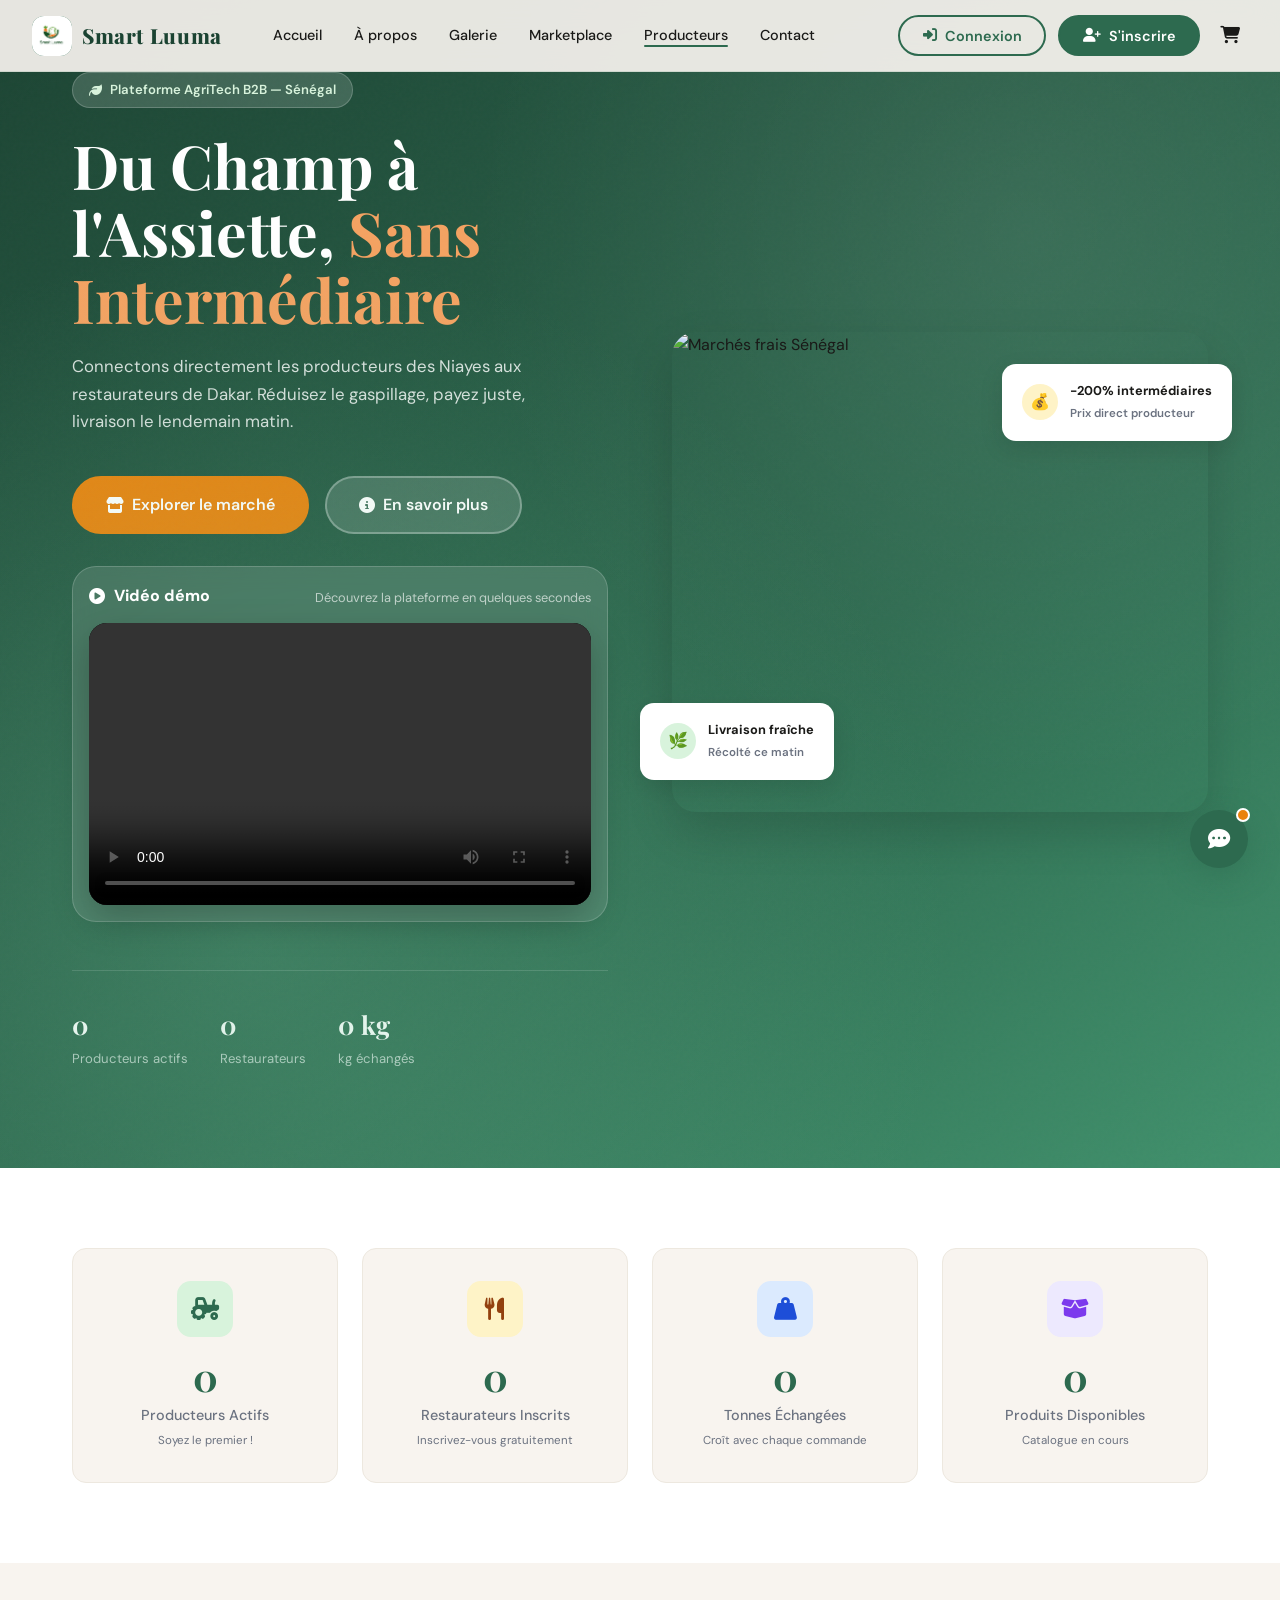
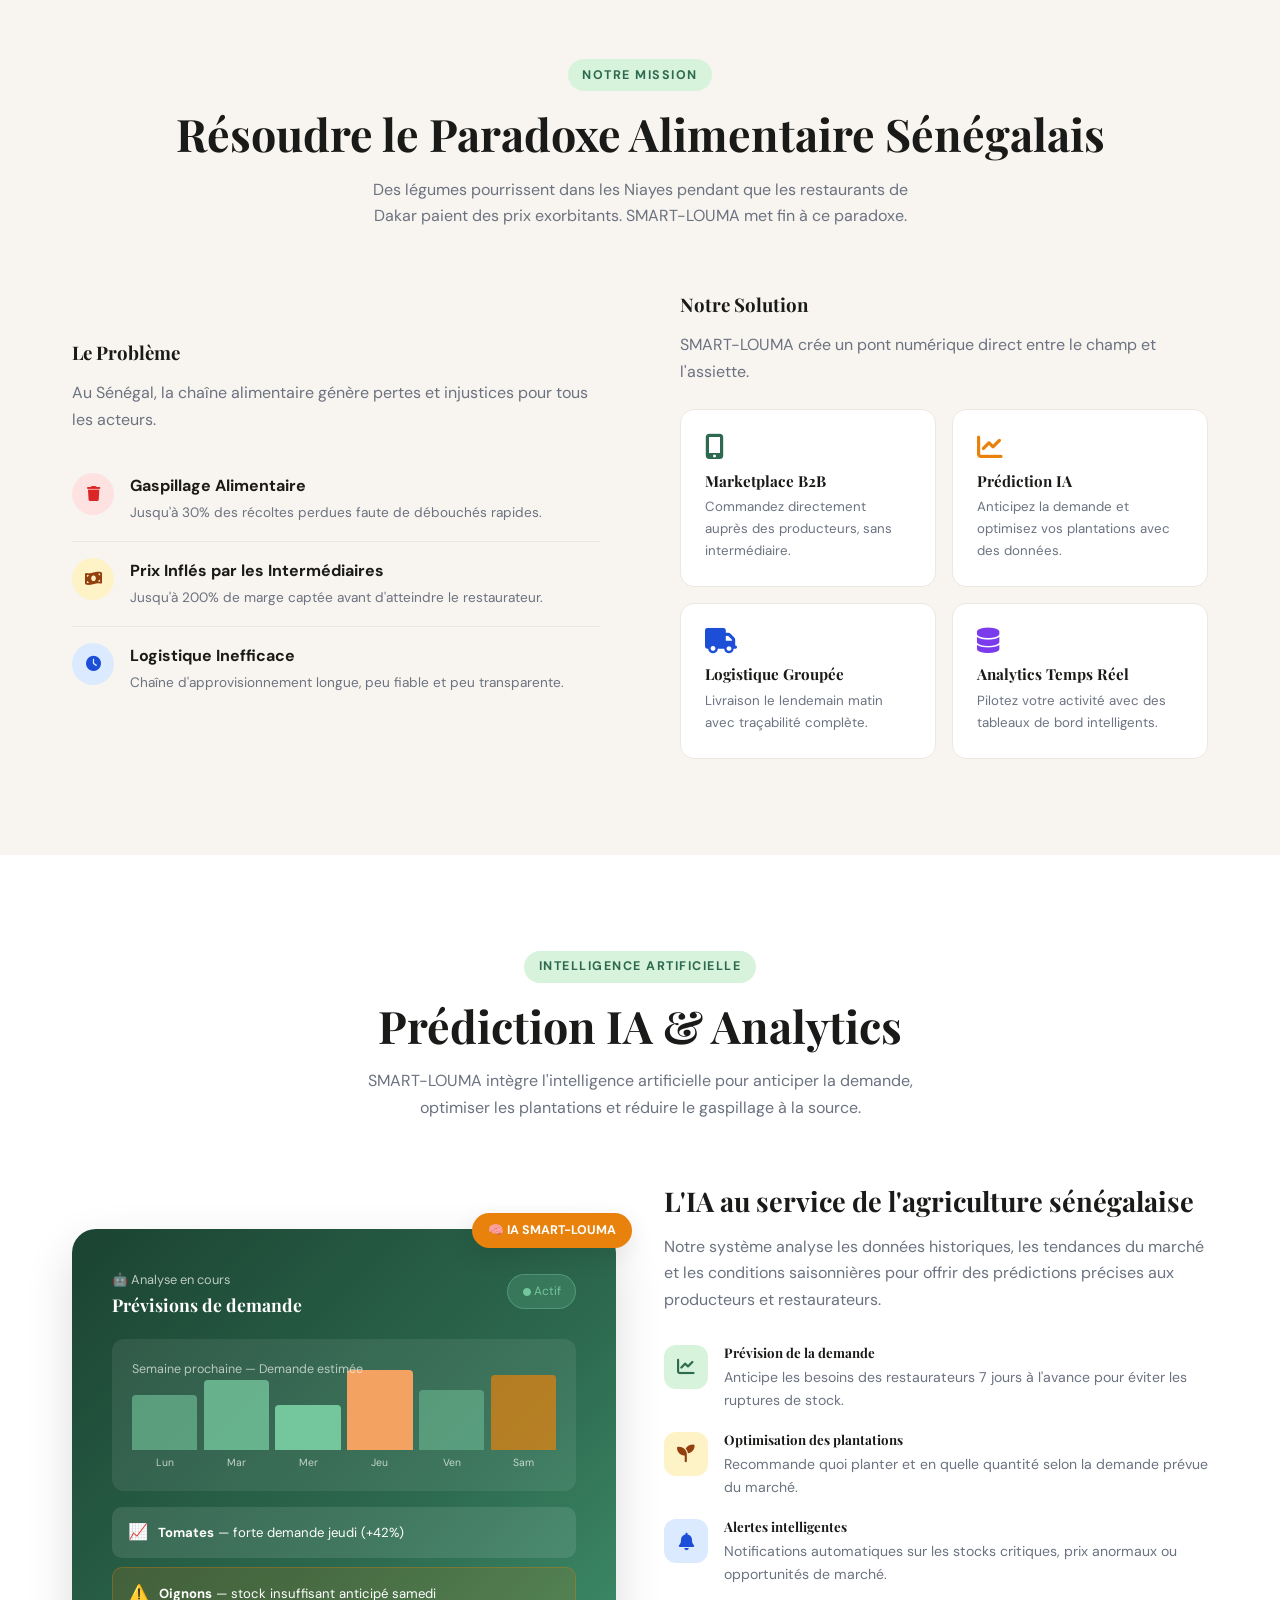
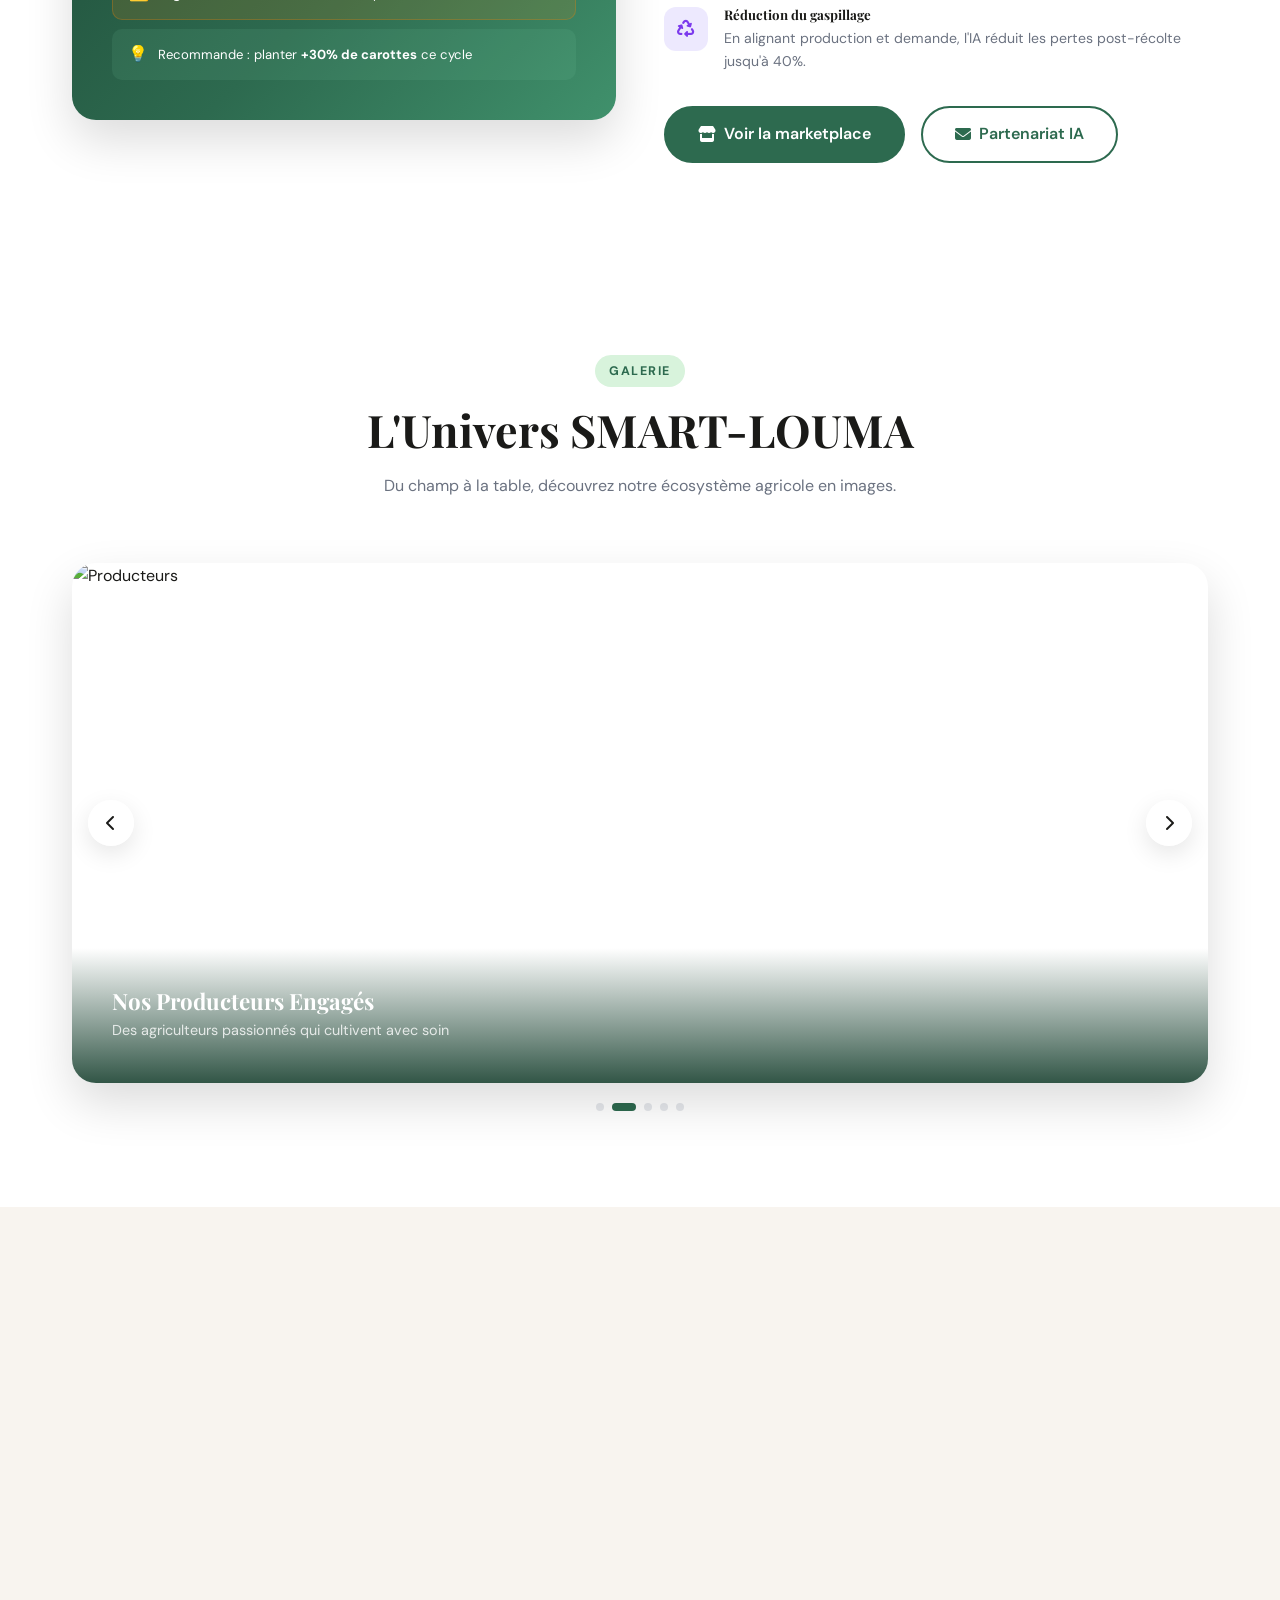
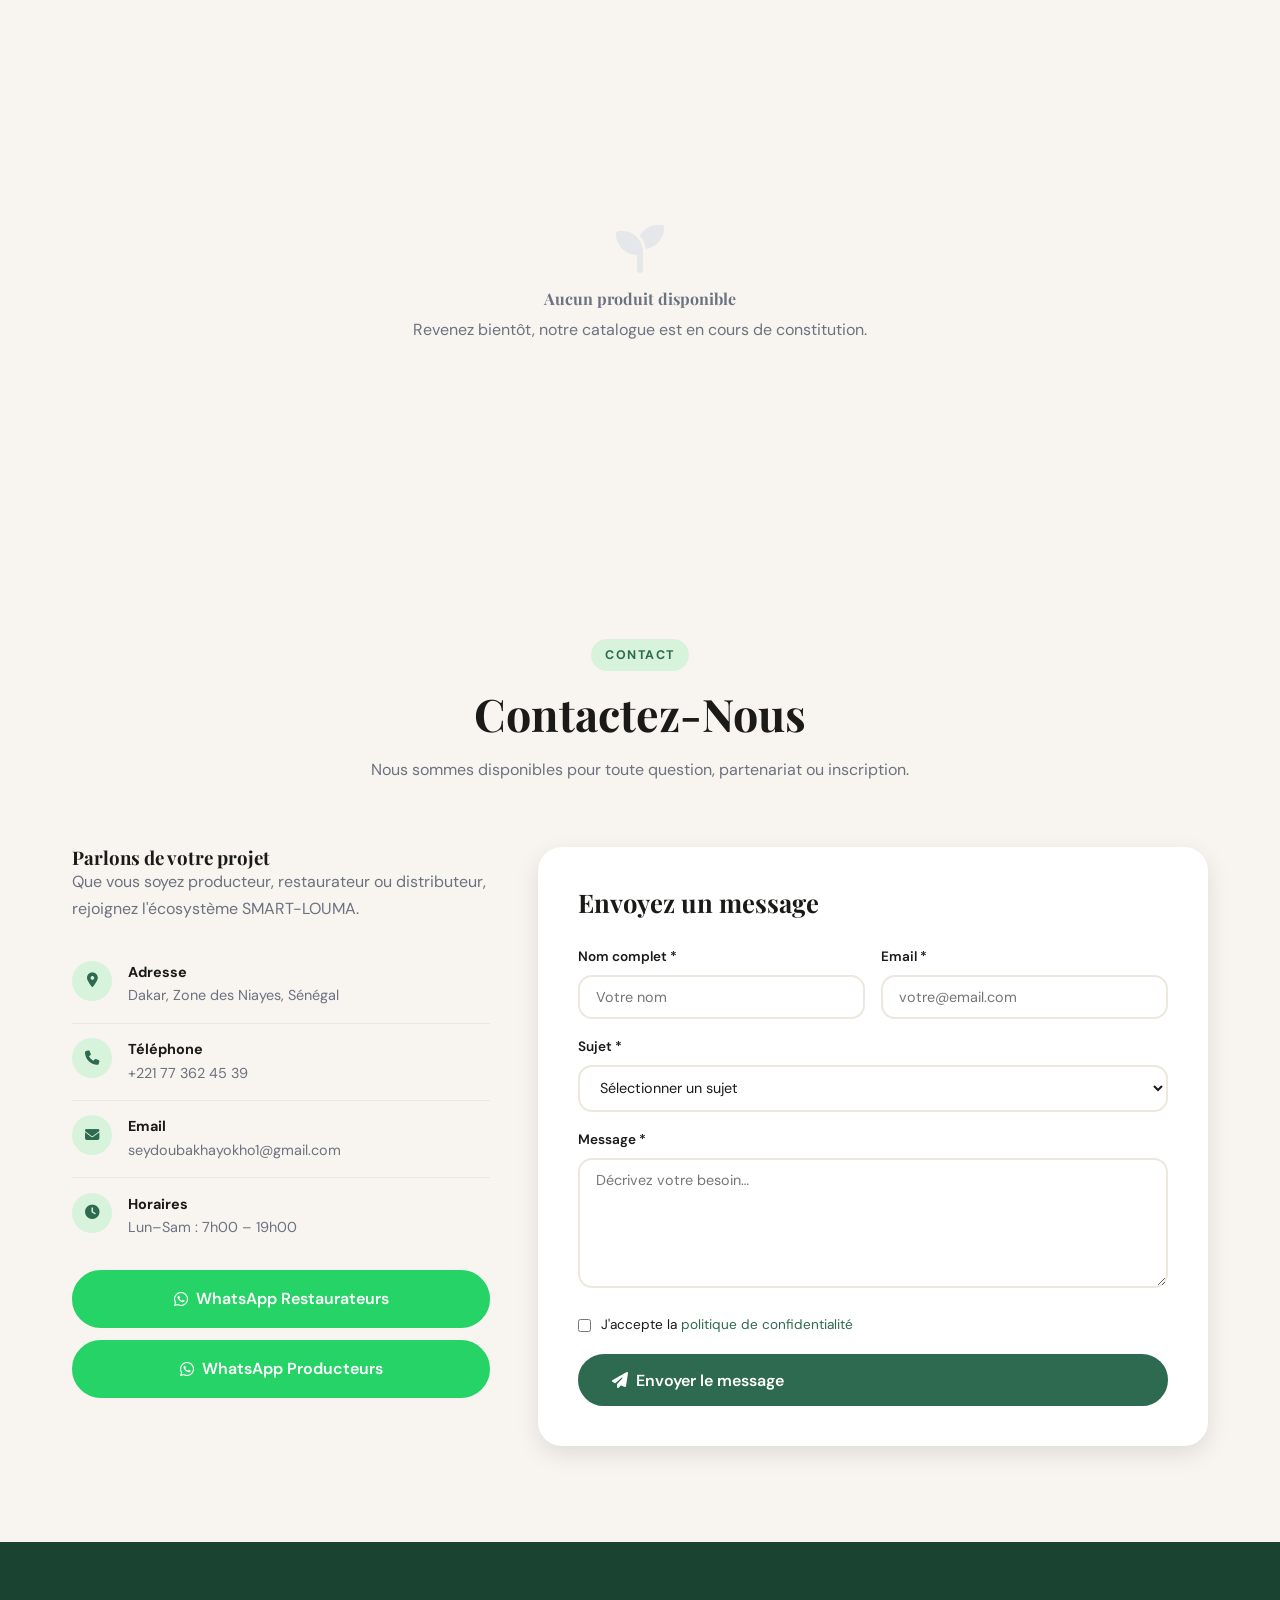
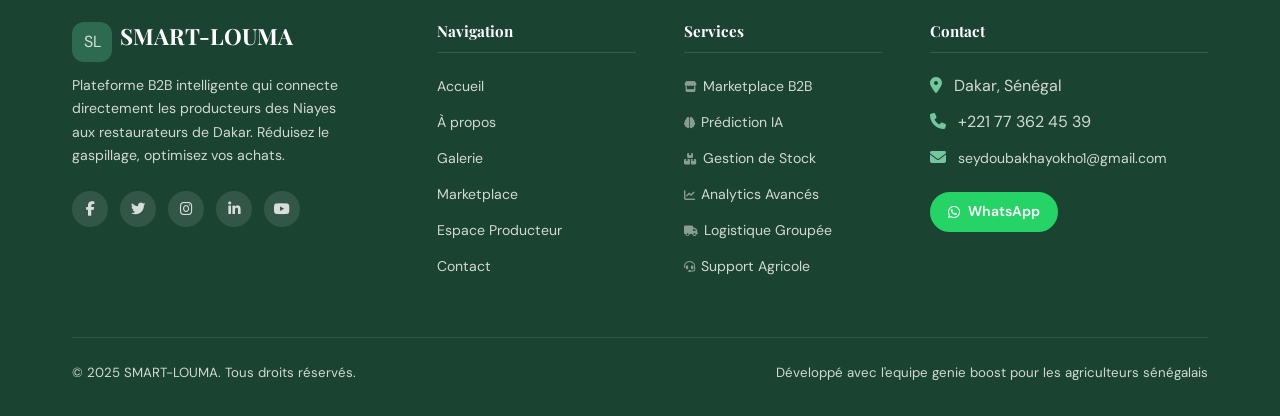
==== public/index.html @ 90cdc5fb "Initial backend Laravel Smartlouma" ====
<!DOCTYPE html>
<html lang="fr">
<head>
  <meta charset="UTF-8">
  <meta name="viewport" content="width=device-width, initial-scale=1.0">
  <title>SMART-LOUMA — Plateforme AgriTech B2B Sénégal</title>
  <meta name="description" content="Plateforme B2B intelligente connectant producteurs des Niayes et restaurateurs de Dakar. Commandez des légumes frais directement à la source.">

  <!-- Fonts -->
  <link rel="preconnect" href="https://fonts.googleapis.com">
  <link rel="preconnect" href="https://fonts.gstatic.com" crossorigin>
  <link href="https://fonts.googleapis.com/css2?family=Playfair+Display:wght@400;700;900&family=DM+Sans:wght@300;400;500;600;700&display=swap" rel="stylesheet">

  <!-- Font Awesome -->
  <link rel="stylesheet" href="https://cdnjs.cloudflare.com/ajax/libs/font-awesome/6.4.0/css/all.min.css">

  <!-- Swiper (pour galerie) -->
  <link rel="stylesheet" href="https://cdn.jsdelivr.net/npm/swiper@11/swiper-bundle.min.css">

  <!-- Chart.js -->
  <script src="https://cdn.jsdelivr.net/npm/chart.js"></script>

  <!-- Notre CSS -->
  <link rel="stylesheet" href="style.css">

  <!-- Styles slider custom -->
  <style>
    .slider-outer { position:relative; overflow:hidden; border-radius:24px; height:520px; box-shadow:var(--shadow-lg); }
    .slider-track { display:flex; height:100%; transition:transform .6s cubic-bezier(.4,0,.2,1); }
    .slide { flex:0 0 100%; position:relative; }
    .slide img { width:100%;height:100%;object-fit:cover; }
    .slide-caption { position:absolute;bottom:0;left:0;right:0;padding:2.5rem;background:linear-gradient(to top,rgba(27,67,50,.9) 0%,transparent 100%);color:#fff; }
    .slide-caption h4 { font-size:1.4rem;margin-bottom:.3rem; }
    .slide-caption p { opacity:.8;font-size:.9rem; }
    .slider-nav-btn { position:absolute;top:50%;transform:translateY(-50%);z-index:10;width:46px;height:46px;border-radius:50%;border:none;background:rgba(255,255,255,.9);color:var(--dark);font-size:1rem;cursor:pointer;display:flex;align-items:center;justify-content:center;box-shadow:var(--shadow);transition:var(--transition); }
    .slider-nav-btn:hover { background:var(--white);box-shadow:var(--shadow-lg); }
    #sliderPrev { left:1rem; }
    #sliderNext { right:1rem; }
    .slider-dots { display:flex;justify-content:center;gap:.5rem;margin-top:1.25rem; }
    .slider-dot { width:8px;height:8px;border-radius:50%;border:none;background:var(--gray-light);cursor:pointer;transition:var(--transition);padding:0; }
    .slider-dot.active { background:var(--green);width:24px;border-radius:4px; }
    @media(max-width:768px){ .slider-outer{height:300px;} }
  </style>
</head>
<body>

<!-- ===================== NAVBAR ===================== -->
<nav class="navbar" id="navbar">
  <a href="#home" class="nav-logo">
    <div class="logo-badge">
      <img src="assets/logo-smart-luuma.png" alt="Smart Luuma" class="logo-img">
    </div>
    <span class="logo-text">Smart Luuma</span>
  </a>

  <ul class="nav-links" id="navLinks">
    <li><a href="#home"        class="active">Accueil</a></li>
    <li><a href="#about">À propos</a></li>
    <li><a href="#gallery">Galerie</a></li>
    <li><a href="#marketplace">Marketplace</a></li>
    <li><a href="#producer" id="producerNavLink">Producteurs</a></li>
    <li><a href="#contact">Contact</a></li>
    <li><a href="admin.html" id="adminNavLink" style="display:none;color:var(--amber);font-weight:700"><i class="fas fa-cogs"></i> Admin</a></li>
  </ul>

  <div class="nav-actions">
    <div id="userInfo" style="display:none;align-items:center;gap:.5rem"></div>
    <button class="btn btn-outline" id="loginBtn">
      <i class="fas fa-sign-in-alt"></i> Connexion
    </button>
    <button class="btn btn-primary" id="registerBtn">
      <i class="fas fa-user-plus"></i> S'inscrire
    </button>
    <button class="btn-icon" id="cartBtn" style="position:relative">
      <i class="fas fa-shopping-cart"></i>
      <span class="cart-badge" id="cartBadge">0</span>
    </button>
    <button class="hamburger" id="hamburger" aria-label="Menu">
      <span></span><span></span><span></span>
    </button>
  </div>
</nav>

<div class="nav-overlay" id="navOverlay"></div>

<!-- ===================== HERO ===================== -->
<section class="hero" id="home">
  <div class="hero-bg-pattern"></div>
  <div class="hero-grain"></div>

  <div class="hero-container">
    <div class="hero-content" data-reveal>
      <div class="hero-tag">
        <i class="fas fa-leaf"></i> Plateforme AgriTech B2B — Sénégal
      </div>
      <h1>Du Champ à l'Assiette, <em>Sans Intermédiaire</em></h1>
      <p>Connectons directement les producteurs des Niayes aux restaurateurs de Dakar. Réduisez le gaspillage, payez juste, livraison le lendemain matin.</p>
      <div class="hero-actions">
        <a href="#marketplace" class="btn btn-amber btn-lg">
          <i class="fas fa-store"></i> Explorer le marché
        </a>
        <a href="#about" class="btn btn-lg" style="background:rgba(255,255,255,.15);color:#fff;border-color:rgba(255,255,255,.3)">
          <i class="fas fa-info-circle"></i> En savoir plus
        </a>
      </div>

      <div class="hero-demo" data-reveal data-reveal-delay="100">
        <div class="hero-demo-head">
          <div class="hero-demo-title">
            <i class="fas fa-play-circle"></i>
            <span>Vidéo démo</span>
          </div>
          <small>Découvrez la plateforme en quelques secondes</small>
        </div>
        <div class="hero-demo-player">
          <video controls playsinline preload="metadata">
            <source src="assettes/1220.mp4" type="video/mp4">
            Votre navigateur ne supporte pas la lecture vidéo.
          </video>
        </div>
      </div>
      <div class="hero-stats">
        <div class="hero-stat-item">
          <span id="heroProducers">0</span>
          <small>Producteurs actifs</small>
        </div>
        <div class="hero-stat-item">
          <span id="heroConsumers">0</span>
          <small>Restaurateurs</small>
        </div>
        <div class="hero-stat-item">
          <span id="heroTonnes">0</span>
          <small>kg échangés</small>
        </div>
      </div>
    </div>

    <div class="hero-visual" data-reveal data-reveal-delay="200">
      <div class="hero-img-wrapper">
        <img src="https://aps.sn/wp-content/uploads/2026/02/gombo.webp" alt="Marchés frais Sénégal">
      </div>
      <div class="hero-card-float left">
        <div class="icon-wrap" style="background:var(--green-pale);color:var(--green)">🌿</div>
        <div>
          <strong style="font-size:.8rem">Livraison fraîche</strong><br>
          <span style="font-size:.72rem;color:var(--gray)">Récolté ce matin</span>
        </div>
      </div>
      <div class="hero-card-float top">
        <div class="icon-wrap" style="background:#FEF3C7;color:#92400E">💰</div>
        <div>
          <strong style="font-size:.8rem">-200% intermédiaires</strong><br>
          <span style="font-size:.72rem;color:var(--gray)">Prix direct producteur</span>
        </div>
      </div>
    </div>
  </div>
</section>

<!-- ===================== STATS ===================== -->
<section class="stats-section">
  <div class="container">
    <div class="stats-grid">
      <div class="stat-card" data-reveal>
        <div class="stat-icon" style="background:var(--green-pale);color:var(--green)">
          <i class="fas fa-tractor"></i>
        </div>
        <h3 id="statProducers">0</h3>
        <p>Producteurs Actifs</p>
        <small style="color:var(--gray);font-size:.72rem;margin-top:.25rem;display:block" id="statProducersNote">Rejoignez-nous !</small>
      </div>
      <div class="stat-card" data-reveal data-reveal-delay="100">
        <div class="stat-icon" style="background:#FEF3C7;color:#92400E">
          <i class="fas fa-utensils"></i>
        </div>
        <h3 id="statConsumers">0</h3>
        <p>Restaurateurs Inscrits</p>
        <small style="color:var(--gray);font-size:.72rem;margin-top:.25rem;display:block" id="statConsumersNote">Inscrivez-vous gratuitement</small>
      </div>
      <div class="stat-card" data-reveal data-reveal-delay="200">
        <div class="stat-icon" style="background:#DBEAFE;color:var(--blue)">
          <i class="fas fa-weight-hanging"></i>
        </div>
        <h3 id="statTonnes">0</h3>
        <p>Tonnes Échangées</p>
        <small style="color:var(--gray);font-size:.72rem;margin-top:.25rem;display:block" id="statTonnesNote">Croît avec chaque commande</small>
      </div>
      <div class="stat-card" data-reveal data-reveal-delay="300">
        <div class="stat-icon" style="background:#EDE9FE;color:#7C3AED">
          <i class="fas fa-box-open"></i>
        </div>
        <h3 id="statProducts">0</h3>
        <p>Produits Disponibles</p>
        <small style="color:var(--gray);font-size:.72rem;margin-top:.25rem;display:block" id="statProductsNote">Catalogue en cours</small>
      </div>
    </div>
  </div>
</section>

<!-- ===================== À PROPOS ===================== -->
<section class="about-section" id="about">
  <div class="container">
    <div class="section-header" data-reveal>
      <span class="section-tag">Notre Mission</span>
      <h2>Résoudre le Paradoxe Alimentaire Sénégalais</h2>
      <p>Des légumes pourrissent dans les Niayes pendant que les restaurants de Dakar paient des prix exorbitants. SMART-LOUMA met fin à ce paradoxe.</p>
    </div>

    <div class="about-grid">
      <div data-reveal>
        <h3 class="mb-2">Le Problème</h3>
        <p style="color:var(--gray);margin-bottom:1rem">Au Sénégal, la chaîne alimentaire génère pertes et injustices pour tous les acteurs.</p>
        <ul class="problem-list">
          <li>
            <div class="prob-icon" style="background:#FEE2E2;color:var(--red)"><i class="fas fa-trash"></i></div>
            <div>
              <strong>Gaspillage Alimentaire</strong>
              <p style="font-size:.85rem;color:var(--gray);margin-top:.2rem">Jusqu'à 30% des récoltes perdues faute de débouchés rapides.</p>
            </div>
          </li>
          <li>
            <div class="prob-icon" style="background:#FEF3C7;color:#92400E"><i class="fas fa-money-bill-wave"></i></div>
            <div>
              <strong>Prix Inflés par les Intermédiaires</strong>
              <p style="font-size:.85rem;color:var(--gray);margin-top:.2rem">Jusqu'à 200% de marge captée avant d'atteindre le restaurateur.</p>
            </div>
          </li>
          <li>
            <div class="prob-icon" style="background:#DBEAFE;color:var(--blue)"><i class="fas fa-clock"></i></div>
            <div>
              <strong>Logistique Inefficace</strong>
              <p style="font-size:.85rem;color:var(--gray);margin-top:.2rem">Chaîne d'approvisionnement longue, peu fiable et peu transparente.</p>
            </div>
          </li>
        </ul>
      </div>

      <div data-reveal data-reveal-delay="200">
        <h3 class="mb-2">Notre Solution</h3>
        <p style="color:var(--gray);margin-bottom:1.5rem">SMART-LOUMA crée un pont numérique direct entre le champ et l'assiette.</p>
        <div class="solution-cards">
          <div class="sol-card">
            <i class="fas fa-mobile-alt" style="color:var(--green)"></i>
            <h5>Marketplace B2B</h5>
            <p>Commandez directement auprès des producteurs, sans intermédiaire.</p>
          </div>
          <div class="sol-card">
            <i class="fas fa-chart-line" style="color:var(--amber)"></i>
            <h5>Prédiction IA</h5>
            <p>Anticipez la demande et optimisez vos plantations avec des données.</p>
          </div>
          <div class="sol-card">
            <i class="fas fa-truck" style="color:var(--blue)"></i>
            <h5>Logistique Groupée</h5>
            <p>Livraison le lendemain matin avec traçabilité complète.</p>
          </div>
          <div class="sol-card">
            <i class="fas fa-database" style="color:#7C3AED"></i>
            <h5>Analytics Temps Réel</h5>
            <p>Pilotez votre activité avec des tableaux de bord intelligents.</p>
          </div>
        </div>
      </div>
    </div>
  </div>
</section>

<!-- ===================== PRÉDICTION IA ===================== -->
<section id="ia-prediction" style="padding:6rem 0;background:var(--white)">
  <div class="container">
    <div class="section-header" data-reveal>
      <span class="section-tag">Intelligence Artificielle</span>
      <h2>Prédiction IA & Analytics</h2>
      <p>SMART-LOUMA intègre l'intelligence artificielle pour anticiper la demande, optimiser les plantations et réduire le gaspillage à la source.</p>
    </div>

    <div style="display:grid;grid-template-columns:1fr 1fr;gap:3rem;align-items:center" data-reveal>

      <!-- Visuel IA animé -->
      <div style="position:relative">
        <div style="background:linear-gradient(135deg,var(--green-dark) 0%,var(--green) 60%,var(--green-mid) 100%);border-radius:24px;padding:2.5rem;color:#fff;box-shadow:var(--shadow-lg)">
          <div style="display:flex;justify-content:space-between;align-items:center;margin-bottom:1.5rem">
            <div>
              <p style="font-size:.8rem;opacity:.7;margin-bottom:.25rem">🤖 Analyse en cours</p>
              <h4 style="font-size:1.1rem">Prévisions de demande</h4>
            </div>
            <div style="background:rgba(116,198,157,.2);border:1px solid rgba(116,198,157,.4);padding:.4rem .9rem;border-radius:50px;font-size:.75rem;color:var(--green-light)">
              <i class="fas fa-circle" style="font-size:.5rem;animation:ping 1.5s infinite"></i> Actif
            </div>
          </div>

          <!-- Mini graphique simulé -->
          <div style="background:rgba(255,255,255,.08);border-radius:12px;padding:1.25rem;margin-bottom:1rem">
            <p style="font-size:.78rem;opacity:.65;margin-bottom:.75rem">Semaine prochaine — Demande estimée</p>
            <div style="display:flex;align-items:flex-end;gap:.4rem;height:80px">
              <div style="flex:1;display:flex;flex-direction:column;align-items:center;gap:.3rem">
                <div style="width:100%;background:rgba(116,198,157,.6);border-radius:4px 4px 0 0;height:55px"></div>
                <span style="font-size:.65rem;opacity:.7">Lun</span>
              </div>
              <div style="flex:1;display:flex;flex-direction:column;align-items:center;gap:.3rem">
                <div style="width:100%;background:rgba(116,198,157,.8);border-radius:4px 4px 0 0;height:70px"></div>
                <span style="font-size:.65rem;opacity:.7">Mar</span>
              </div>
              <div style="flex:1;display:flex;flex-direction:column;align-items:center;gap:.3rem">
                <div style="width:100%;background:var(--green-light);border-radius:4px 4px 0 0;height:45px"></div>
                <span style="font-size:.65rem;opacity:.7">Mer</span>
              </div>
              <div style="flex:1;display:flex;flex-direction:column;align-items:center;gap:.3rem">
                <div style="width:100%;background:var(--amber-light);border-radius:4px 4px 0 0;height:80px"></div>
                <span style="font-size:.65rem;opacity:.7">Jeu</span>
              </div>
              <div style="flex:1;display:flex;flex-direction:column;align-items:center;gap:.3rem">
                <div style="width:100%;background:rgba(116,198,157,.5);border-radius:4px 4px 0 0;height:60px"></div>
                <span style="font-size:.65rem;opacity:.7">Ven</span>
              </div>
              <div style="flex:1;display:flex;flex-direction:column;align-items:center;gap:.3rem">
                <div style="width:100%;background:rgba(233,130,12,.7);border-radius:4px 4px 0 0;height:75px"></div>
                <span style="font-size:.65rem;opacity:.7">Sam</span>
              </div>
            </div>
          </div>

          <!-- Alertes IA -->
          <div style="display:flex;flex-direction:column;gap:.6rem">
            <div style="background:rgba(255,255,255,.1);border-radius:10px;padding:.75rem 1rem;display:flex;align-items:center;gap:.6rem;font-size:.82rem">
              <span style="font-size:1rem">📈</span>
              <div><strong>Tomates</strong> — forte demande jeudi (+42%)</div>
            </div>
            <div style="background:rgba(233,130,12,.15);border:1px solid rgba(233,130,12,.3);border-radius:10px;padding:.75rem 1rem;display:flex;align-items:center;gap:.6rem;font-size:.82rem">
              <span style="font-size:1rem">⚠️</span>
              <div><strong>Oignons</strong> — stock insuffisant anticipé samedi</div>
            </div>
            <div style="background:rgba(116,198,157,.12);border-radius:10px;padding:.75rem 1rem;display:flex;align-items:center;gap:.6rem;font-size:.82rem">
              <span style="font-size:1rem">💡</span>
              <div>Recommande : planter <strong>+30% de carottes</strong> ce cycle</div>
            </div>
          </div>
        </div>

        <!-- Badge flottant -->
        <div style="position:absolute;top:-1rem;right:-1rem;background:var(--amber);color:#fff;border-radius:50px;padding:.45rem 1rem;font-size:.78rem;font-weight:700;box-shadow:var(--shadow)">
          🧠 IA SMART-LOUMA
        </div>
      </div>

      <!-- Contenu texte -->
      <div>
        <h3 style="font-size:1.7rem;margin-bottom:1rem">L'IA au service de l'agriculture sénégalaise</h3>
        <p style="color:var(--gray);margin-bottom:2rem">Notre système analyse les données historiques, les tendances du marché et les conditions saisonnières pour offrir des prédictions précises aux producteurs et restaurateurs.</p>

        <div style="display:flex;flex-direction:column;gap:1.25rem">
          <div style="display:flex;gap:1rem;align-items:flex-start">
            <div style="width:44px;height:44px;border-radius:12px;background:var(--green-pale);color:var(--green);display:flex;align-items:center;justify-content:center;flex-shrink:0;font-size:1.1rem">
              <i class="fas fa-chart-line"></i>
            </div>
            <div>
              <h5 style="margin-bottom:.3rem">Prévision de la demande</h5>
              <p style="color:var(--gray);font-size:.88rem">Anticipe les besoins des restaurateurs 7 jours à l'avance pour éviter les ruptures de stock.</p>
            </div>
          </div>
          <div style="display:flex;gap:1rem;align-items:flex-start">
            <div style="width:44px;height:44px;border-radius:12px;background:#FEF3C7;color:#92400E;display:flex;align-items:center;justify-content:center;flex-shrink:0;font-size:1.1rem">
              <i class="fas fa-seedling"></i>
            </div>
            <div>
              <h5 style="margin-bottom:.3rem">Optimisation des plantations</h5>
              <p style="color:var(--gray);font-size:.88rem">Recommande quoi planter et en quelle quantité selon la demande prévue du marché.</p>
            </div>
          </div>
          <div style="display:flex;gap:1rem;align-items:flex-start">
            <div style="width:44px;height:44px;border-radius:12px;background:#DBEAFE;color:var(--blue);display:flex;align-items:center;justify-content:center;flex-shrink:0;font-size:1.1rem">
              <i class="fas fa-bell"></i>
            </div>
            <div>
              <h5 style="margin-bottom:.3rem">Alertes intelligentes</h5>
              <p style="color:var(--gray);font-size:.88rem">Notifications automatiques sur les stocks critiques, prix anormaux ou opportunités de marché.</p>
            </div>
          </div>
          <div style="display:flex;gap:1rem;align-items:flex-start">
            <div style="width:44px;height:44px;border-radius:12px;background:#EDE9FE;color:#7C3AED;display:flex;align-items:center;justify-content:center;flex-shrink:0;font-size:1.1rem">
              <i class="fas fa-recycle"></i>
            </div>
            <div>
              <h5 style="margin-bottom:.3rem">Réduction du gaspillage</h5>
              <p style="color:var(--gray);font-size:.88rem">En alignant production et demande, l'IA réduit les pertes post-récolte jusqu'à 40%.</p>
            </div>
          </div>
        </div>

        <div style="margin-top:2rem;display:flex;gap:1rem;flex-wrap:wrap">
          <a href="#marketplace" class="btn btn-primary btn-lg">
            <i class="fas fa-store"></i> Voir la marketplace
          </a>
          <a href="#contact" class="btn btn-outline btn-lg">
            <i class="fas fa-envelope"></i> Partenariat IA
          </a>
        </div>
      </div>
    </div>
  </div>
</section>

<!-- ===================== GALERIE ===================== -->
<section class="gallery-section" id="gallery">
  <div class="container">
    <div class="section-header" data-reveal>
      <span class="section-tag">Galerie</span>
      <h2>L'Univers SMART-LOUMA</h2>
      <p>Du champ à la table, découvrez notre écosystème agricole en images.</p>
    </div>

    <div data-reveal data-reveal-delay="100">
      <div class="slider-outer">
        <button class="slider-nav-btn" id="sliderPrev"><i class="fas fa-chevron-left"></i></button>
        <div class="slider-track">
          <div class="slide">
            <img src="https://images.unsplash.com/photo-1597362925123-77861d3fbac7?auto=format&fit=crop&w=1400&q=80" alt="Légumes frais">
            <div class="slide-caption"><h4>Légumes Frais des Niayes</h4><p>Récoltés le matin même pour une fraîcheur maximale</p></div>
          </div>
          <div class="slide">
            <img src="https://images.unsplash.com/photo-1625246333195-78d9c38ad449?auto=format&fit=crop&w=1400&q=80" alt="Producteurs">
            <div class="slide-caption"><h4>Nos Producteurs Engagés</h4><p>Des agriculteurs passionnés qui cultivent avec soin</p></div>
          </div>
          <div class="slide">
            <img src="https://images.unsplash.com/photo-1542838132-92c53300491e?auto=format&fit=crop&w=1400&q=80" alt="Marché">
            <div class="slide-caption"><h4>Marché Digital Dynamique</h4><p>Notre plateforme réinvente le marché traditionnel</p></div>
          </div>
          <div class="slide">
            <img src="https://images.unsplash.com/photo-1414235077428-338989a2e8c0?auto=format&fit=crop&w=1400&q=80" alt="Restaurants">
            <div class="slide-caption"><h4>Restaurants Partenaires</h4><p>Des chefs qui valorisent les produits locaux et frais</p></div>
          </div>
          <div class="slide">
            <img src="https://images.unsplash.com/photo-1579113800032-c38bd7635818?auto=format&fit=crop&w=1400&q=80" alt="Livraison">
            <div class="slide-caption"><h4>Livraison Express</h4><p>Service fiable pour une fraîcheur garantie chaque matin</p></div>
          </div>
        </div>
        <button class="slider-nav-btn" id="sliderNext"><i class="fas fa-chevron-right"></i></button>
      </div>
      <div class="slider-dots" id="sliderDots"></div>
    </div>
  </div>
</section>

<!-- ===================== MARKETPLACE ===================== -->
<section class="marketplace-section" id="marketplace">
  <div class="container">
    <div class="section-header" data-reveal>
      <span class="section-tag">Marketplace B2B</span>
      <h2>Commandez Directement Chez le Producteur</h2>
      <p>Des légumes et fruits frais, livrés le lendemain matin à votre restaurant.</p>
    </div>

    <!-- Filtres -->
    <div class="filters-bar" data-reveal>
      <div class="search-wrap">
        <i class="fas fa-search"></i>
        <input type="text" id="searchInput" placeholder="Rechercher un produit, producteur…">
      </div>
      <select class="filter-select" id="zoneFilter">
        <option value="">Toutes les zones</option>
        <option value="Niayes">Zone Niayes</option>
        <option value="Dakar">Dakar</option>
        <option value="Thiès">Thiès</option>
        <option value="Saint-Louis">Saint-Louis</option>
        <option value="Kaolack">Kaolack</option>
      </select>
      <select class="filter-select" id="categoryFilter">
        <option value="">Toutes catégories</option>
        <option value="Légumes">Légumes</option>
        <option value="Fruits">Fruits</option>
        <option value="Tubercules">Tubercules</option>
        <option value="Herbes">Herbes</option>
      </select>
    </div>

    <!-- Filtres par lettre -->
    <div class="letter-filters" id="letterFilters" data-reveal></div>

    <!-- Grille produits -->
    <div class="products-grid" id="productsGrid"></div>

    <!-- Pagination -->
    <div class="pagination" id="pagination"></div>
  </div>
</section>

<!-- ===================== ESPACE PRODUCTEUR (réservé) ===================== -->
<section class="producer-section" id="producer" style="display:none">
  <div class="container">
    <div class="section-header" data-reveal>
      <span class="section-tag">Espace Producteur</span>
      <h2>Gérez Votre Activité Agricole</h2>
      <p>Espace réservé aux producteurs approuvés et à l'administrateur.</p>
    </div>

    <!-- KPIs -->
    <div class="kpi-row" data-reveal>
      <div class="kpi-card">
        <h3 id="kpiCount">0</h3>
        <p>Produits en catalogue</p>
      </div>
      <div class="kpi-card amber">
        <h3 id="kpiQty">0 kg</h3>
        <p>Stock total disponible</p>
      </div>
      <div class="kpi-card blue">
        <h3 id="kpiVal">0 F</h3>
        <p>Valeur estimée du stock</p>
      </div>
    </div>

    <div class="producer-grid">
      <!-- Graphique + stats -->
      <div data-reveal>
        <div class="dashboard-card">
          <h4><i class="fas fa-chart-bar" style="color:var(--green);margin-right:.5rem"></i>Tableau de Bord — Ventes</h4>
          <canvas id="salesChart" style="max-height:260px"></canvas>
          <p id="chartNote" style="text-align:center;font-size:.8rem;color:var(--gray);margin-top:.75rem;padding:.75rem;background:var(--cream);border-radius:var(--radius)"></p>
        </div>

        <!-- Notifications dynamiques -->
        <div class="dashboard-card" style="margin-top:1.5rem">
          <h4><i class="fas fa-bell" style="color:var(--amber);margin-right:.5rem"></i>Activité & Alertes</h4>
          <ul class="notif-list" id="producerNotifs">
            <li class="notif-item">
              <div class="notif-dot" style="background:var(--green)"></div>
              <span><strong>Bienvenue !</strong> Ajoutez vos premiers produits pour qu'ils apparaissent dans la marketplace.</span>
            </li>
            <li class="notif-item">
              <div class="notif-dot" style="background:var(--blue)"></div>
              <span>Chaque produit ajouté est immédiatement visible pour les restaurateurs de Dakar.</span>
            </li>
            <li class="notif-item">
              <div class="notif-dot" style="background:var(--amber)"></div>
              <span>Limite : 50 kg maximum par produit pour équilibrer l'offre sur le marché.</span>
            </li>
          </ul>
        </div>
      </div>

      <!-- CRUD Produits -->
      <div data-reveal data-reveal-delay="200">
        <!-- Formulaire ajout -->
        <div class="dashboard-card" style="margin-bottom:1.5rem">
          <h4><i class="fas fa-plus-circle" style="color:var(--green);margin-right:.5rem"></i>Ajouter un Produit</h4>
          <form id="addProductForm">
            <div class="form-row">
              <div class="form-group">
                <label class="form-label">Nom du produit *</label>
                <input type="text" class="form-control" id="pName" name="name" placeholder="Ex: Carottes, Tomates…" required>
              </div>
              <div class="form-group">
                <label class="form-label">Catégorie *</label>
                <select class="form-select" id="pCategory" name="category" required>
                  <option value="">Choisir…</option>
                  <option value="Légumes">Légumes</option>
                  <option value="Fruits">Fruits</option>
                  <option value="Tubercules">Tubercules</option>
                  <option value="Herbes">Herbes aromatiques</option>
                  <option value="Épices">Épices</option>
                </select>
              </div>
            </div>
            <div class="form-row">
              <div class="form-group">
                <label class="form-label">Quantité (kg, max 50) *</label>
                <input type="number" class="form-control" id="pQty" name="qty" min="1" max="50" required>
                <p class="form-hint">50 kg max pour équilibrer le marché</p>
              </div>
              <div class="form-group">
                <label class="form-label">Prix / kg (FCFA) *</label>
                <input type="number" class="form-control" id="pPrice" name="price" min="100" required>
              </div>
            </div>
            <div class="form-row">
              <div class="form-group">
                <label class="form-label">Zone de production *</label>
                <select class="form-select" id="pZone" name="zone" required>
                  <option value="Niayes">Zone des Niayes</option>
                  <option value="Dakar">Dakar</option>
                  <option value="Thiès">Thiès</option>
                  <option value="Saint-Louis">Saint-Louis</option>
                  <option value="Kaolack">Kaolack</option>
                </select>
              </div>
              <div class="form-group">
                <label class="form-label">Date de récolte *</label>
                <input type="date" class="form-control" id="pHarvest" name="harvest" required>
              </div>
            </div>
            <div class="form-group">
              <label class="form-label">Description (optionnelle)</label>
              <textarea class="form-textarea" id="pDesc" name="desc" placeholder="Décrivez votre produit, méthode de culture, qualité…"></textarea>
            </div>
            <!-- Upload photo -->
            <div class="form-group">
              <label class="form-label">Photo du produit (optionnelle)</label>
              <input type="file" class="form-control" id="pImageFile" name="image" accept="image/*" onchange="previewProductImage(this)">
              <p class="form-hint">Si vide, une photo sera choisie automatiquement selon le nom du produit</p>
              <img id="pImagePreview" src="" alt="Aperçu" style="display:none;width:100%;height:140px;object-fit:cover;border-radius:var(--radius);margin-top:.5rem">
            </div>
            <button type="submit" class="btn btn-primary w-full">
              <i class="fas fa-plus-circle"></i> Ajouter au catalogue
            </button>
          </form>
        </div>

        <!-- Table produits -->
        <div class="dashboard-card">
          <div style="display:flex;justify-content:space-between;align-items:center;margin-bottom:1.25rem">
            <h4 style="margin:0">Mes Produits en Stock</h4>
            <span style="background:var(--green-pale);color:var(--green);font-size:.78rem;font-weight:700;padding:.3rem .8rem;border-radius:50px" id="producerCount">0 produit</span>
          </div>
          <div class="producer-table-wrap">
            <table class="producer-table">
              <thead>
                <tr>
                  <th>Photo</th><th>Nom</th><th>Catégorie</th><th>Qté</th><th>Prix</th><th>Zone</th><th>Disponible</th><th>Actions</th>
                </tr>
              </thead>
              <tbody id="producerTableBody"></tbody>
            </table>
          </div>
        </div>
      </div>
    </div>
  </div>
</section>

<!-- ===================== CONTACT ===================== -->
<section class="contact-section" id="contact">
  <div class="container">
    <div class="section-header" data-reveal>
      <span class="section-tag">Contact</span>
      <h2>Contactez-Nous</h2>
      <p>Nous sommes disponibles pour toute question, partenariat ou inscription.</p>
    </div>

    <div class="contact-grid">
      <!-- Infos -->
      <div data-reveal>
        <h3>Parlons de votre projet</h3>
        <p style="color:var(--gray);margin-bottom:1.5rem">Que vous soyez producteur, restaurateur ou distributeur, rejoignez l'écosystème SMART-LOUMA.</p>

        <ul class="contact-info-list">
          <li>
            <div class="ci-icon"><i class="fas fa-map-marker-alt"></i></div>
            <div><strong>Adresse</strong><br><span style="color:var(--gray);font-size:.9rem">Dakar, Zone des Niayes, Sénégal</span></div>
          </li>
          <li>
            <div class="ci-icon"><i class="fas fa-phone"></i></div>
            <div><strong>Téléphone</strong><br><span style="color:var(--gray);font-size:.9rem">+221 77 362 45 39</span></div>
          </li>
          <li>
            <div class="ci-icon"><i class="fas fa-envelope"></i></div>
            <div><strong>Email</strong><br><span style="color:var(--gray);font-size:.9rem"><a href="/cdn-cgi/l/email-protection" class="__cf_email__" data-cfemail="75161a1b0114160135061814070158191a0018145b061b">seydoubakhayokho1@gmail.com</a></span></div>
          </li>
          <li>
            <div class="ci-icon"><i class="fas fa-clock"></i></div>
            <div><strong>Horaires</strong><br><span style="color:var(--gray);font-size:.9rem">Lun–Sam : 7h00 – 19h00</span></div>
          </li>
        </ul>

        <div class="whatsapp-btns mt-2">
          <a href="https://wa.me/221773624539?text=Bonjour,%20je%20suis%20restaurateur%20et%20je%20veux%20commander" class="btn btn-wa btn-lg" target="_blank" rel="noopener">
            <i class="fab fa-whatsapp"></i> WhatsApp Restaurateurs
          </a>
          <a href="https://wa.me/221773624539?text=Bonjour,%20je%20suis%20producteur%20et%20veux%20vendre" class="btn btn-wa btn-lg" target="_blank" rel="noopener">
            <i class="fab fa-whatsapp"></i> WhatsApp Producteurs
          </a>
        </div>
      </div>

      <!-- Formulaire -->
      <div data-reveal data-reveal-delay="200">
        <div class="contact-form-card">
          <h3>Envoyez un message</h3>
          <form id="contactForm">
            <div class="form-row">
              <div class="form-group">
                <label class="form-label">Nom complet *</label>
                <input type="text" class="form-control" name="name" placeholder="Votre nom" required>
              </div>
              <div class="form-group">
                <label class="form-label">Email *</label>
                <input type="email" class="form-control" name="email" placeholder="votre@email.com" required>
              </div>
            </div>
            <div class="form-group">
              <label class="form-label">Sujet *</label>
              <select class="form-select" name="subject" required>
                <option value="">Sélectionner un sujet</option>
                <option>Devenir restaurateur partenaire</option>
                <option>Devenir producteur partenaire</option>
                <option>Support technique</option>
                <option>Partenariat / Investissement</option>
                <option>Autre</option>
              </select>
            </div>
            <div class="form-group">
              <label class="form-label">Message *</label>
              <textarea class="form-textarea" name="message" placeholder="Décrivez votre besoin…" style="min-height:130px" required></textarea>
            </div>
            <div class="form-group checkbox-row">
              <input type="checkbox" id="acceptPolicy" required>
              <label for="acceptPolicy">J'accepte la <a href="#" style="color:var(--green)">politique de confidentialité</a></label>
            </div>
            <button type="submit" class="btn btn-primary btn-lg w-full">
              <i class="fas fa-paper-plane"></i> Envoyer le message
            </button>
          </form>
        </div>
      </div>
    </div>
  </div>
</section>

<!-- ===================== FOOTER ===================== -->
<footer class="footer">
  <div class="container">
    <div class="footer-grid">
      <div class="footer-brand">
        <div style="display:flex;align-items:center;gap:.5rem;margin-bottom:.75rem">
          <div class="logo-badge">SL</div>
          <h3>SMART-LOUMA</h3>
        </div>
        <p>Plateforme B2B intelligente qui connecte directement les producteurs des Niayes aux restaurateurs de Dakar. Réduisez le gaspillage, optimisez vos achats.</p>
        <div class="social-links">
          <a href="#" aria-label="Facebook"><i class="fab fa-facebook-f"></i></a>
          <a href="#" aria-label="Twitter"><i class="fab fa-twitter"></i></a>
          <a href="#" aria-label="Instagram"><i class="fab fa-instagram"></i></a>
          <a href="#" aria-label="LinkedIn"><i class="fab fa-linkedin-in"></i></a>
          <a href="#" aria-label="YouTube"><i class="fab fa-youtube"></i></a>
        </div>
      </div>

      <div class="footer-col">
        <h5>Navigation</h5>
        <ul class="footer-links">
          <li><a href="#home">Accueil</a></li>
          <li><a href="#about">À propos</a></li>
          <li><a href="#gallery">Galerie</a></li>
          <li><a href="#marketplace">Marketplace</a></li>
          <li><a href="#producer">Espace Producteur</a></li>
          <li><a href="#contact">Contact</a></li>
        </ul>
      </div>

      <div class="footer-col">
        <h5>Services</h5>
        <ul class="footer-links">
          <li><a href="#marketplace"><i class="fas fa-store" style="font-size:.7rem;margin-right:.4rem;opacity:.6"></i>Marketplace B2B</a></li>
          <li><a href="#ia-prediction"><i class="fas fa-brain" style="font-size:.7rem;margin-right:.4rem;opacity:.6"></i>Prédiction IA</a></li>
          <li><a href="#producer"><i class="fas fa-boxes" style="font-size:.7rem;margin-right:.4rem;opacity:.6"></i>Gestion de Stock</a></li>
          <li><a href="#producer"><i class="fas fa-chart-line" style="font-size:.7rem;margin-right:.4rem;opacity:.6"></i>Analytics Avancés</a></li>
          <li><a href="#contact"><i class="fas fa-truck" style="font-size:.7rem;margin-right:.4rem;opacity:.6"></i>Logistique Groupée</a></li>
          <li><a href="#contact"><i class="fas fa-headset" style="font-size:.7rem;margin-right:.4rem;opacity:.6"></i>Support Agricole</a></li>
        </ul>
      </div>

      <div class="footer-col">
        <h5>Contact</h5>
        <ul class="footer-links">
          <li><i class="fas fa-map-marker-alt" style="color:var(--green-light);margin-right:.5rem"></i> Dakar, Sénégal</li>
          <li><i class="fas fa-phone" style="color:var(--green-light);margin-right:.5rem"></i> +221 77 362 45 39</li>
          <li><i class="fas fa-envelope" style="color:var(--green-light);margin-right:.5rem"></i> <a href="/cdn-cgi/l/email-protection" class="__cf_email__" data-cfemail="7c1f1312081d1f083c0f111d0e0851101309111d520f12">seydoubakhayokho1@gmail.com</a></li>
          <li style="margin-top:1.25rem">
            <a href="https://wa.me/221773624539" class="btn btn-wa btn-sm" target="_blank">
              <i class="fab fa-whatsapp"></i> WhatsApp
            </a>
          </li>
        </ul>
      </div>
    </div>

    <div class="footer-bottom">
      <span>© 2025 SMART-LOUMA. Tous droits réservés.</span>
      <span>Développé avec l'equipe genie boost pour les agriculteurs sénégalais</span>
    </div>
  </div>
</footer>

<!-- ===================== CHATBOT ===================== -->
<div class="chatbot-wrap">
  <button class="chatbot-toggle" id="chatbotToggle" aria-label="Chatbot">
    <i class="fas fa-comment-dots"></i>
    <div class="chatbot-ping"></div>
  </button>
  <div class="chatbot-window" id="chatbotWindow">
    <div class="chatbot-head">
      <div>
        <h5>🌿 Assistant SMART-LOUMA</h5>
        <small style="opacity:.75">En ligne — répond en quelques secondes</small>
      </div>
      <button class="chatbot-close" id="chatbotClose"><i class="fas fa-times"></i></button>
    </div>
    <div class="chatbot-messages" id="chatMessages"></div>
    <div class="chatbot-input-row">
      <input type="text" id="chatInput" placeholder="Posez votre question…">
      <button class="chatbot-send" id="chatSend"><i class="fas fa-paper-plane"></i></button>
    </div>
  </div>
</div>

<!-- ===================== MODALES ===================== -->

<!-- MODAL AUTH -->
<div class="modal-overlay" id="authModal">
  <div class="modal-box">
    <div class="modal-header">
      <h3>Mon Compte</h3>
      <button class="modal-close" data-modal="authModal"><i class="fas fa-times"></i></button>
    </div>
    <div class="modal-body">
      <div class="tab-buttons">
        <button class="tab-btn active" data-tab="login">Connexion</button>
        <button class="tab-btn" data-tab="register">S'inscrire</button>
      </div>

      <div class="tab-pane active" id="tab_login">
        <form id="loginForm">
          <div class="form-group">
            <label class="form-label">Email</label>
            <input type="email" class="form-control" name="email" placeholder="votre@email.com" required>
          </div>
          <div class="form-group">
            <label class="form-label">Mot de passe</label>
            <input type="password" class="form-control" name="password" placeholder="••••••••" required>
          </div>
          <button type="submit" class="btn btn-primary w-full mt-2">
            <i class="fas fa-sign-in-alt"></i> Se connecter
          </button>
        </form>
      </div>

      <div class="tab-pane" id="tab_register">
        <form id="registerForm">
          <div class="form-row">
            <div class="form-group">
              <label class="form-label">Prénom & Nom *</label>
              <input type="text" class="form-control" name="name" placeholder="Moussa Diallo" required>
            </div>
            <div class="form-group">
              <label class="form-label">Téléphone *</label>
              <input type="tel" class="form-control" name="phone" placeholder="+221 77 …" required>
            </div>
          </div>
          <div class="form-group">
            <label class="form-label">Email *</label>
            <input type="email" class="form-control" name="email" placeholder="votre@email.com" required>
          </div>
          <div class="form-row">
            <div class="form-group">
              <label class="form-label">Mot de passe *</label>
              <input type="password" class="form-control" name="password" placeholder="••••••••" required>
            </div>
            <div class="form-group">
              <label class="form-label">Confirmer mot de passe *</label>
              <input type="password" class="form-control" name="password2" placeholder="••••••••" required>
            </div>
          </div>
          <div class="form-group">
            <label class="form-label">Je suis *</label>
            <select class="form-select" name="userType" required onchange="toggleProducerFields(this.value)">
              <option value="">Sélectionner</option>
              <option value="consumer">Restaurateur / Hôtel</option>
              <option value="producer">Producteur Agricole</option>
            </select>
          </div>
          <div id="producerFields" style="display:none">
            <div class="form-row">
              <div class="form-group">
                <label class="form-label">Nom de l'exploitation</label>
                <input type="text" class="form-control" name="company" placeholder="Ferme Bio Niayes">
              </div>
              <div class="form-group">
                <label class="form-label">Zone principale</label>
                <select class="form-select" name="zone">
                  <option value="Niayes">Zone des Niayes</option>
                  <option value="Dakar">Dakar</option>
                  <option value="Thiès">Thiès</option>
                  <option value="Saint-Louis">Saint-Louis</option>
                  <option value="Kaolack">Kaolack</option>
                </select>
              </div>
            </div>
            <div style="background:#FEF3C7;border-radius:var(--radius);padding:.9rem;font-size:.82rem;margin-bottom:1rem;border-left:3px solid var(--amber)">
              <i class="fas fa-info-circle" style="color:var(--amber)"></i> En tant que producteur, votre compte devra être <strong>approuvé par l'administrateur</strong> avant que vous puissiez ajouter des produits.
            </div>
          </div>
          <div class="form-group checkbox-row">
            <input type="checkbox" id="acceptTerms" required>
            <label for="acceptTerms">J'accepte les <a href="#" style="color:var(--green)">conditions d'utilisation</a></label>
          </div>
          <button type="submit" class="btn btn-primary w-full">
            <i class="fas fa-user-plus"></i> Créer mon compte
          </button>
        </form>
      </div>
    </div>
  </div>
</div>

<!-- MODAL PANIER -->
<div class="modal-overlay" id="cartModal">
  <div class="modal-box lg">
    <div class="modal-header">
      <h3><i class="fas fa-shopping-cart" style="color:var(--green);margin-right:.5rem"></i>Mon Panier B2B</h3>
      <button class="modal-close" data-modal="cartModal"><i class="fas fa-times"></i></button>
    </div>
    <div class="modal-body">
      <div id="cartBody"></div>
      <div id="cartSummary"></div>
    </div>
    <div class="modal-footer">
      <button class="btn btn-outline" onclick="closeModal('cartModal')">Continuer les achats</button>
      <button class="btn btn-primary" id="checkoutBtn">
        <i class="fas fa-check"></i> Valider la commande
      </button>
    </div>
  </div>
</div>

<!-- MODAL DÉTAIL PRODUIT -->
<div class="modal-overlay" id="productDetailModal">
  <div class="modal-box lg">
    <div class="modal-header">
      <h3 id="detailTitle">Détail produit</h3>
      <button class="modal-close" data-modal="productDetailModal"><i class="fas fa-times"></i></button>
    </div>
    <div class="modal-body">
      <div class="product-detail-grid">
        <img id="detailImg" src="" alt="" style="border-radius:var(--radius);height:300px;object-fit:cover;width:100%">
        <div class="detail-info">
          <div class="detail-badges">
            <span class="badge badge-green" id="detailCategory"></span>
            <span class="badge badge-amber" id="detailZone"></span>
          </div>
          <p id="detailDesc" style="color:var(--gray);font-size:.9rem;margin-bottom:1rem"></p>
          <p class="detail-price" id="detailPrice"></p>
          <ul class="detail-meta">
            <li><span>Disponibilité</span><strong id="detailQty"></strong></li>
            <li><span>Date de récolte</span><strong id="detailHarvest"></strong></li>
            <li><span>Producteur</span><strong id="detailProducer"></strong></li>
            <li><span>Note qualité</span><strong id="detailRating"></strong></li>
          </ul>
          <div style="display:flex;align-items:center;gap:.75rem;margin-bottom:1.25rem">
            <button class="qty-btn" onclick="document.getElementById('detailQtyInput').stepDown()">−</button>
            <input type="number" id="detailQtyInput" min="1" max="50" value="1"
                   style="width:80px;text-align:center;border:2px solid var(--cream-dark);border-radius:var(--radius);padding:.5rem;font-size:1rem;font-family:'DM Sans',sans-serif">
            <button class="qty-btn" onclick="document.getElementById('detailQtyInput').stepUp()">+</button>
            <span style="color:var(--gray);font-size:.88rem">kg</span>
          </div>
          <button class="btn btn-primary btn-lg w-full" id="addToCartFromDetail">
            <i class="fas fa-cart-plus"></i> Ajouter au panier
          </button>
        </div>
      </div>
    </div>
  </div>
</div>

<!-- ===================== TOAST CONTAINER ===================== -->
<div class="toast-container" id="toastContainer"></div>

<!-- ===================== SCRIPTS ===================== -->
<script src="frontend-db.js"></script>
<script>
function toggleProducerFields(role) {
  document.getElementById("producerFields").style.display = role === "producer" ? "block" : "none";
}
function previewProductImage(input) {
  const file = input.files[0];
  if (!file) return;
  const reader = new FileReader();
  reader.onload = e => {
    const img = document.getElementById("pImagePreview");
    img.src = e.target.result;
    img.style.display = "block";
  };
  reader.readAsDataURL(file);
}

// ══════════════════════════════════════════════
//  STATS DYNAMIQUES — lecture depuis DB
// ══════════════════════════════════════════════
function animateCounter(el, endVal, suffix) {
  if (!el) return;
  const dur   = 1200;
  const start = performance.now();
  const from  = 0;
  function step(ts) {
    const p = Math.min((ts - start) / dur, 1);
    const eased = 1 - Math.pow(1 - p, 3);
    const cur = Math.round(from + (endVal - from) * eased);
    el.textContent = cur + (suffix || "");
    if (p < 1) requestAnimationFrame(step);
  }
  requestAnimationFrame(step);
}

function updateLiveStats() {
  const stats = DB.getStats();

  // ── Producteurs actifs ──
  const prod = stats.totalProducers;
  const prodEl = document.getElementById("statProducers");
  const prodNote = document.getElementById("statProducersNote");
  if (prodEl) animateCounter(prodEl, prod, "");
  if (prodNote) prodNote.textContent = prod === 0 ? "Soyez le premier !" : prod + " producteur" + (prod > 1 ? "s" : "") + " approuvé" + (prod > 1 ? "s" : "");

  // ── Restaurateurs inscrits ──
  const cons = stats.totalConsumers;
  const consEl = document.getElementById("statConsumers");
  const consNote = document.getElementById("statConsumersNote");
  if (consEl) animateCounter(consEl, cons, "");
  if (consNote) consNote.textContent = cons === 0 ? "Inscrivez-vous gratuitement" : cons + " restaurateur" + (cons > 1 ? "s" : "") + " inscrit" + (cons > 1 ? "s" : "");

  // ── Tonnes (kg totaux → convertis en tonnes) ──
  const kg = stats.totalQtySold;
  const tonnes = kg >= 1000 ? (kg / 1000).toFixed(1) : kg;
  const tonnesSuffix = kg >= 1000 ? " t" : " kg";
  const tonnesEl = document.getElementById("statTonnes");
  const tonnesNote = document.getElementById("statTonnesNote");
  if (tonnesEl) {
    if (kg === 0) { tonnesEl.textContent = "0"; }
    else animateCounter(tonnesEl, kg >= 1000 ? parseFloat((kg/1000).toFixed(1)) : kg, tonnesSuffix);
  }
  if (tonnesNote) tonnesNote.textContent = kg === 0 ? "Croît avec chaque commande" : kg + " kg échangés au total";

  // ── Produits disponibles ──
  const prods = stats.availableProducts;
  const prodsEl = document.getElementById("statProducts");
  const prodsNote = document.getElementById("statProductsNote");
  if (prodsEl) animateCounter(prodsEl, prods, "");
  if (prodsNote) prodsNote.textContent = prods === 0 ? "Catalogue en cours" : prods + " produit" + (prods > 1 ? "s" : "") + " en ligne";

  // ── Hero stats ──
  const heroP = document.getElementById("heroProducers");
  const heroC = document.getElementById("heroConsumers");
  const heroT = document.getElementById("heroTonnes");
  if (heroP) heroP.textContent = prod;
  if (heroC) heroC.textContent = cons;
  if (heroT) heroT.textContent = kg === 0 ? "0 kg" : (kg >= 1000 ? (kg/1000).toFixed(1) + "t" : kg + " kg");
}

// updateLiveStats appelé depuis main.js après loadAllData()
</script>
<script src="main.js"></script>
</body>
</html>
---- public/style.css ----
/* ============================================================
   SMART-LOUMA — Feuille de style principale
   Design : Organic-Modern / Earthy Premium
   ============================================================ */

@import url('https://fonts.googleapis.com/css2?family=Playfair+Display:wght@400;700;900&family=DM+Sans:wght@300;400;500;600;700&display=swap');

/* ---------- Variables ---------- */
:root {
  --green:       #2D6A4F;
  --green-dark:  #1B4332;
  --green-mid:   #40916C;
  --green-light: #74C69D;
  --green-pale:  #D8F3DC;
  --amber:       #E9820C;
  --amber-light: #F4A261;
  --cream:       #F8F4EF;
  --cream-dark:  #EDE8DF;
  --dark:        #1A1A18;
  --gray:        #6B7280;
  --gray-light:  #E5E7EB;
  --white:       #FFFFFF;
  --red:         #DC2626;
  --blue:        #1D4ED8;
  --shadow-sm:   0 2px 8px rgba(0,0,0,.07);
  --shadow:      0 8px 24px rgba(0,0,0,.10);
  --shadow-lg:   0 20px 48px rgba(0,0,0,.14);
  --radius:      14px;
  --radius-lg:   24px;
  --radius-xl:   40px;
  --transition:  all .3s cubic-bezier(.4,0,.2,1);
}

/* ---------- Reset & Base ---------- */
*, *::before, *::after { margin:0; padding:0; box-sizing:border-box; }

html { scroll-behavior: smooth; font-size: 16px; }

body {
  font-family: 'DM Sans', sans-serif;
  color: var(--dark);
  background: var(--cream);
  overflow-x: hidden;
  line-height: 1.65;
}

h1,h2,h3,h4,h5,h6 { font-family: 'Playfair Display', serif; line-height: 1.2; }
a { text-decoration: none; color: inherit; transition: var(--transition); }
img { max-width:100%; display:block; }

/* ---------- Scrollbar ---------- */
::-webkit-scrollbar { width: 7px; }
::-webkit-scrollbar-track { background: var(--cream); }
::-webkit-scrollbar-thumb { background: var(--green-light); border-radius: 4px; }

/* ============================================================
   NAVBAR
   ============================================================ */
.navbar {
  position: fixed;
  top: 0; left: 0; right: 0;
  z-index: 1000;
  padding: 0 2rem;
  height: 72px;
  display: flex;
  align-items: center;
  justify-content: space-between;
  background: rgba(248,244,239,.92);
  backdrop-filter: blur(14px);
  border-bottom: 1px solid rgba(45,106,79,.12);
  transition: var(--transition);
}

.navbar.scrolled {
  height: 60px;
  box-shadow: var(--shadow-sm);
}

.nav-logo {
  display: flex;
  align-items: center;
  gap: 10px;
}

.logo-badge {
  width: 40px; height: 40px;
  background: var(--green);
  border-radius: 12px;
  display: flex;align-items:center;justify-content:center;
  overflow:hidden;
}

.logo-badge .logo-img {
  width:100%;
  height:100%;
  object-fit:contain;
}

.logo-text {
  font-family: 'Playfair Display', serif;
  font-size: 1.3rem;
  font-weight: 800;
  letter-spacing: .03em;
  color: var(--green-dark);
}

.nav-overlay {
  position:fixed;
  inset:0;
  background:rgba(0,0,0,.45);
  backdrop-filter:blur(4px);
  opacity:0;
  pointer-events:none;
  transition:opacity .3s ease;
  z-index:900;
}
.nav-overlay.open {
  opacity:1;
  pointer-events:auto;
}

.nav-links {
  display: flex;
  align-items: center;
  list-style: none;
  gap: 2rem;
}

.nav-links a {
  font-size: .9rem;
  font-weight: 500;
  color: var(--dark);
  position: relative;
  padding-bottom: 3px;
}

.nav-links a::after {
  content:'';
  position:absolute;
  bottom:0; left:0;
  width:0; height:2px;
  background: var(--green);
  transition: width .3s ease;
  border-radius:1px;
}

.nav-links a:hover::after,
.nav-links a.active::after { width: 100%; }

.nav-actions {
  display: flex;
  align-items: center;
  gap: .75rem;
}

.btn {
  display: inline-flex;
  align-items: center;
  gap: .5rem;
  padding: .6rem 1.4rem;
  border-radius: var(--radius-xl);
  font-size: .9rem;
  font-weight: 600;
  font-family: 'DM Sans', sans-serif;
  cursor: pointer;
  border: 2px solid transparent;
  transition: var(--transition);
  white-space: nowrap;
}

.btn-outline {
  color: var(--green);
  border-color: var(--green);
  background: transparent;
}
.btn-outline:hover { background: var(--green); color: var(--white); transform: translateY(-2px); }

.btn-primary {
  background: var(--green);
  color: var(--white);
  border-color: var(--green);
}
.btn-primary:hover { background: var(--green-dark); border-color: var(--green-dark); transform: translateY(-2px); box-shadow: 0 6px 20px rgba(45,106,79,.35); }

.btn-amber {
  background: var(--amber);
  color: var(--white);
  border-color: var(--amber);
}
.btn-amber:hover { background: #C96A00; border-color: #C96A00; transform: translateY(-2px); box-shadow: 0 6px 20px rgba(233,130,12,.35); }

.btn-lg { padding: .85rem 2rem; font-size: 1rem; }
.btn-sm { padding: .4rem 1rem; font-size: .82rem; }

.btn-icon {
  position:relative;
  background: none;
  border: none;
  color: var(--dark);
  font-size: 1.1rem;
  cursor: pointer;
  padding: .5rem;
  border-radius: 50%;
  transition: var(--transition);
}
.btn-icon:hover { background: var(--cream-dark); }

.cart-badge {
  position:absolute; top:-4px; right:-4px;
  background: var(--amber);
  color:var(--white);
  font-size: .65rem;
  font-weight:700;
  width:18px; height:18px;
  border-radius:50%;
  display:flex;align-items:center;justify-content:center;
  display:none;
}

/* Hamburger */
.hamburger {
  display:none;
  flex-direction:column;
  gap:5px;
  background:none;border:none;cursor:pointer;padding:.4rem;
}
.hamburger span {
  display:block;
  width:24px;height:2px;
  background:var(--dark);
  border-radius:2px;
  transition:var(--transition);
}
.hamburger.active span:nth-child(1) { transform: rotate(45deg) translate(5px,5px); }
.hamburger.active span:nth-child(2) { opacity:0; }
.hamburger.active span:nth-child(3) { transform: rotate(-45deg) translate(5px,-5px); }

/* ============================================================
   HERO
   ============================================================ */
.hero {
  min-height: 100vh;
  padding-top: 72px;
  display: flex;
  align-items: center;
  position: relative;
  overflow: hidden;
  background: linear-gradient(145deg, var(--green-dark) 0%, var(--green) 60%, var(--green-mid) 100%);
}

.hero-bg-pattern {
  position:absolute;inset:0;
  background-image: radial-gradient(circle at 20% 80%, rgba(116,198,157,.25) 0%, transparent 50%),
                    radial-gradient(circle at 80% 20%, rgba(255,255,255,.08) 0%, transparent 40%);
  pointer-events:none;
}

.hero-grain {
  position:absolute;inset:0;
  background-image: url("data:image/svg+xml,%3Csvg viewBox='0 0 512 512' xmlns='http://www.w3.org/2000/svg'%3E%3Cfilter id='n'%3E%3CfeTurbulence type='fractalNoise' baseFrequency='.65' numOctaves='3' stitchTiles='stitch'/%3E%3C/filter%3E%3Crect width='100%25' height='100%25' filter='url(%23n)' opacity='.04'/%3E%3C/svg%3E");
  opacity:.6;
  pointer-events:none;
}

.hero-container {
  max-width:1200px;
  margin:0 auto;
  padding:0 2rem;
  display:grid;
  grid-template-columns: 1fr 1fr;
  gap:4rem;
  align-items:center;
  width:100%;
}

.hero-tag {
  display:inline-flex;align-items:center;gap:.5rem;
  background:rgba(255,255,255,.15);
  color:var(--green-pale);
  padding:.4rem 1rem;
  border-radius:50px;
  font-size:.82rem;
  font-weight:600;
  margin-bottom:1.5rem;
  border:1px solid rgba(255,255,255,.2);
}

.hero h1 {
  font-size: clamp(2.2rem, 5vw, 3.8rem);
  color: var(--white);
  margin-bottom: 1.25rem;
  line-height: 1.1;
}

.hero h1 em {
  font-style: normal;
  color: var(--amber-light);
}

.hero p {
  font-size: 1.05rem;
  color: rgba(255,255,255,.82);
  margin-bottom: 2.5rem;
  max-width: 480px;
}

.hero-actions { display:flex; gap:1rem; flex-wrap:wrap; }

.hero-demo {
  margin-top: 2rem;
  background: rgba(255,255,255,.12);
  border: 1px solid rgba(255,255,255,.18);
  border-radius: var(--radius-lg);
  padding: 1rem;
  backdrop-filter: blur(10px);
}

.hero-demo-head {
  display: flex;
  align-items: baseline;
  justify-content: space-between;
  gap: 1rem;
  margin-bottom: .85rem;
}

.hero-demo-title {
  display: inline-flex;
  align-items: center;
  gap: .55rem;
  font-weight: 800;
  color: var(--white);
  font-family: 'DM Sans', sans-serif;
}

.hero-demo-head small {
  color: rgba(255,255,255,.65);
  font-size: .8rem;
}

.hero-demo-player {
  border-radius: calc(var(--radius-lg) - 6px);
  overflow: hidden;
  background: rgba(0,0,0,.25);
  box-shadow: 0 14px 36px rgba(0,0,0,.25);
}

.hero-demo video {
  width: 100%;
  aspect-ratio: 16 / 9;
  display: block;
  background: #000;
}

.hero-stats {
  display:flex;gap:2rem;
  margin-top:3rem;
  padding-top:2rem;
  border-top:1px solid rgba(255,255,255,.15);
}

.hero-stat-item span {
  display:block;
  font-size:1.6rem;
  font-weight:700;
  font-family:'Playfair Display',serif;
  color:var(--white);
}
.hero-stat-item small { color:rgba(255,255,255,.65); font-size:.82rem; }

.hero-visual { position:relative; }

.hero-img-wrapper {
  position:relative;
  border-radius: var(--radius-lg);
  overflow:hidden;
  box-shadow: var(--shadow-lg);
  animation: float 7s ease-in-out infinite;
}

.hero-img-wrapper img { width:100%;height:480px;object-fit:cover; }

.hero-card-float {
  position:absolute;
  background:var(--white);
  border-radius:var(--radius);
  padding:1rem 1.25rem;
  box-shadow:var(--shadow);
  display:flex;align-items:center;gap:.75rem;
  font-size:.85rem;font-weight:600;
  animation:float 7s ease-in-out infinite;
}

.hero-card-float.left { bottom:2rem;left:-2rem; animation-delay:-.5s; }
.hero-card-float.top { top:2rem;right:-1.5rem; animation-delay:-.8s; }

.hero-card-float .icon-wrap {
  width:36px;height:36px;border-radius:50%;
  display:flex;align-items:center;justify-content:center;
  font-size:1rem;
}

@keyframes float {
  0%,100% { transform:translateY(0); }
  50% { transform:translateY(-14px); }
}

/* ============================================================
   SECTIONS COMMUNES
   ============================================================ */
section { padding: 6rem 0; }

.container {
  max-width: 1200px;
  margin: 0 auto;
  padding: 0 2rem;
}

.section-header {
  text-align:center;
  margin-bottom:4rem;
}

.section-tag {
  display:inline-block;
  background:var(--green-pale);
  color:var(--green);
  font-size:.78rem;
  font-weight:700;
  letter-spacing:1.5px;
  text-transform:uppercase;
  padding:.35rem .9rem;
  border-radius:50px;
  margin-bottom:1rem;
}

.section-header h2 {
  font-size:clamp(1.8rem,4vw,2.8rem);
  color:var(--dark);
  margin-bottom:1rem;
}

.section-header p {
  color:var(--gray);
  max-width:560px;
  margin:0 auto;
  font-size:1rem;
}

/* ============================================================
   STATISTIQUES
   ============================================================ */
.stats-section { background:var(--white); padding:5rem 0; }

.stats-grid {
  display:grid;
  grid-template-columns:repeat(4,1fr);
  gap:1.5rem;
}

.stat-card {
  background:var(--cream);
  border-radius:var(--radius);
  padding:2rem 1.5rem;
  text-align:center;
  transition:var(--transition);
  border:1px solid var(--cream-dark);
  position:relative;overflow:hidden;
}

.stat-card::before {
  content:'';
  position:absolute;
  top:0;left:0;right:0;
  height:4px;
  background: linear-gradient(90deg,var(--green),var(--green-light));
  transform:scaleX(0);
  transition:transform .4s ease;
  transform-origin:left;
}

.stat-card:hover { transform:translateY(-8px); box-shadow:var(--shadow); }
.stat-card:hover::before { transform:scaleX(1); }

.stat-icon {
  width:56px;height:56px;
  border-radius:var(--radius);
  display:flex;align-items:center;justify-content:center;
  margin:0 auto 1rem;
  font-size:1.4rem;
}

.stat-card h3 { font-size:2.4rem; color:var(--green); margin-bottom:.3rem; }
.stat-card p { color:var(--gray); font-size:.9rem; font-family:'DM Sans',sans-serif; font-weight:500; }

/* ============================================================
   À PROPOS
   ============================================================ */
.about-section { background:var(--cream); }

.about-grid {
  display:grid;
  grid-template-columns:1fr 1fr;
  gap:5rem;
  align-items:center;
}

.problem-list { list-style:none; margin-top:1.5rem; }
.problem-list li {
  display:flex;align-items:flex-start;gap:1rem;
  padding:1rem 0;
  border-bottom:1px solid var(--cream-dark);
}
.problem-list li:last-child { border-bottom:none; }

.prob-icon { width:42px;height:42px;border-radius:50%;display:flex;align-items:center;justify-content:center;flex-shrink:0;font-size:.95rem; }

.solution-cards {
  display:grid;grid-template-columns:1fr 1fr;gap:1rem;
}

.sol-card {
  background:var(--white);
  border-radius:var(--radius);
  padding:1.5rem;
  transition:var(--transition);
  border:1px solid var(--cream-dark);
}
.sol-card:hover { transform:translateY(-5px); box-shadow:var(--shadow-sm); }
.sol-card i { font-size:1.6rem; margin-bottom:.75rem; display:block; }
.sol-card h5 { font-size:.95rem; margin-bottom:.4rem; }
.sol-card p { font-size:.83rem; color:var(--gray); font-family:'DM Sans',sans-serif; }

/* ============================================================
   GALERIE / SLIDER
   ============================================================ */
.gallery-section { background:var(--white); }

.slider-wrap { position:relative; }

.swiper {
  border-radius:var(--radius-lg);
  overflow:hidden;
  box-shadow:var(--shadow-lg);
  height:520px;
}

.swiper-slide img { width:100%;height:100%;object-fit:cover; }

.slide-caption {
  position:absolute;bottom:0;left:0;right:0;
  padding:2.5rem;
  background:linear-gradient(to top,rgba(27,67,50,.9) 0%,transparent 100%);
  color:var(--white);
}
.slide-caption h4 { font-size:1.4rem;margin-bottom:.3rem; }
.slide-caption p { opacity:.8;font-size:.9rem; }

/* ============================================================
   MARKETPLACE
   ============================================================ */
.marketplace-section { background:var(--cream); }

.filters-bar {
  background:var(--white);
  border-radius:var(--radius);
  padding:1.5rem 2rem;
  box-shadow:var(--shadow-sm);
  margin-bottom:2.5rem;
  display:flex;gap:1rem;flex-wrap:wrap;align-items:center;
}

.search-wrap {
  position:relative;
  flex:1;min-width:220px;
}

.search-wrap input {
  width:100%;
  padding:.7rem 1rem .7rem 2.8rem;
  border:2px solid var(--cream-dark);
  border-radius:50px;
  font-size:.9rem;
  font-family:'DM Sans',sans-serif;
  background:var(--cream);
  transition:var(--transition);
  outline:none;
}
.search-wrap input:focus { border-color:var(--green); background:var(--white); }

.search-wrap i { position:absolute;left:1rem;top:50%;transform:translateY(-50%);color:var(--gray);font-size:.9rem; }

.filter-select {
  padding:.7rem 1.2rem;
  border:2px solid var(--cream-dark);
  border-radius:50px;
  font-size:.88rem;
  font-family:'DM Sans',sans-serif;
  background:var(--cream);
  color:var(--dark);
  cursor:pointer;
  transition:var(--transition);
  outline:none;
}
.filter-select:focus { border-color:var(--green); }

.letter-filters {
  display:flex;gap:.5rem;flex-wrap:wrap;
  margin-bottom:2rem;
}
.letter-btn {
  width:38px;height:38px;border-radius:50%;
  border:2px solid var(--cream-dark);
  background:var(--white);
  font-size:.82rem;font-weight:600;
  cursor:pointer;transition:var(--transition);
  display:flex;align-items:center;justify-content:center;
}
.letter-btn:hover,.letter-btn.active { background:var(--green);color:var(--white);border-color:var(--green); }

.products-grid {
  display:grid;
  grid-template-columns:repeat(auto-fill,minmax(240px,1fr));
  gap:1.5rem;
}

.product-card {
  background:var(--white);
  border-radius:var(--radius);
  overflow:hidden;
  box-shadow:var(--shadow-sm);
  border:1px solid var(--cream-dark);
  transition:var(--transition);
  cursor:pointer;
}
.product-card:hover { transform:translateY(-8px);box-shadow:var(--shadow); }

.product-img-wrap { position:relative;overflow:hidden;height:190px; }
.product-img-wrap img { width:100%;height:100%;object-fit:cover;transition:transform .5s ease; }
.product-card:hover .product-img-wrap img { transform:scale(1.07); }

.product-badge {
  position:absolute;top:.75rem;left:.75rem;
  padding:.3rem .8rem;border-radius:50px;
  font-size:.72rem;font-weight:700;
}
.badge-high { background:rgba(45,106,79,.12);color:var(--green); }
.badge-low  { background:rgba(220,38,38,.1);color:var(--red); }

.product-body { padding:1.2rem; }
.product-body h5 { font-size:1.05rem;margin-bottom:.5rem; }
.product-meta { display:flex;gap:.75rem;font-size:.78rem;color:var(--gray);margin-bottom:.5rem; }
.product-desc { font-size:.8rem;color:var(--gray);margin-bottom:.9rem;line-height:1.5; }
.product-price { font-size:1.3rem;font-weight:700;color:var(--green);margin-bottom:.9rem;font-family:'Playfair Display',serif; }

.product-actions { display:flex;gap:.5rem; }
.product-actions .btn { flex:1;justify-content:center; }

.rating { display:flex;align-items:center;gap:.25rem;font-size:.78rem;font-weight:600; }
.rating i { color:#F59E0B; }

.products-empty {
  grid-column:1/-1;
  text-align:center;
  padding:4rem;
}
.products-empty i { font-size:3rem;color:var(--gray-light);margin-bottom:1rem; }
.products-empty h4 { color:var(--gray);margin-bottom:.5rem; }

.pagination {
  display:flex;justify-content:center;gap:.5rem;margin-top:2.5rem;
}
.page-btn {
  width:40px;height:40px;border-radius:50%;
  border:2px solid var(--cream-dark);
  background:var(--white);
  font-size:.88rem;font-weight:600;
  cursor:pointer;transition:var(--transition);
  display:flex;align-items:center;justify-content:center;
}
.page-btn:hover,.page-btn.active { background:var(--green);color:var(--white);border-color:var(--green); }

/* ============================================================
   ESPACE PRODUCTEUR
   ============================================================ */
.producer-section { background:var(--white); }

.producer-grid {
  display:grid;
  grid-template-columns:1fr 1fr;
  gap:2rem;
  margin-bottom:3rem;
}

.dashboard-card {
  background:var(--cream);
  border-radius:var(--radius);
  padding:2rem;
  border:1px solid var(--cream-dark);
}
.dashboard-card h4 { font-size:1.1rem;margin-bottom:1.5rem;padding-bottom:1rem;border-bottom:2px solid var(--cream-dark); }

.form-group { margin-bottom:1.1rem; }
.form-label { display:block;font-size:.85rem;font-weight:600;margin-bottom:.4rem;color:var(--dark); }

.form-control,
.form-select,
.form-textarea {
  width:100%;
  padding:.7rem 1rem;
  border:2px solid var(--cream-dark);
  border-radius:var(--radius);
  font-size:.9rem;
  font-family:'DM Sans',sans-serif;
  background:var(--white);
  color:var(--dark);
  transition:var(--transition);
  outline:none;
}
.form-control:focus,.form-select:focus,.form-textarea:focus { border-color:var(--green); }
.form-textarea { resize:vertical;min-height:90px; }
.form-hint { font-size:.75rem;color:var(--gray);margin-top:.3rem; }

.form-row { display:grid;grid-template-columns:1fr 1fr;gap:1rem; }

.producer-table-wrap { overflow-x:auto; }

.producer-table {
  width:100%;
  border-collapse:separate;
  border-spacing:0;
}
.producer-table thead th {
  background:var(--green);
  color:var(--white);
  padding:1rem 1.25rem;
  font-size:.85rem;
  font-weight:600;
  font-family:'DM Sans',sans-serif;
  text-align:left;
}
.producer-table thead th:first-child { border-radius:var(--radius) 0 0 0; }
.producer-table thead th:last-child  { border-radius:0 var(--radius) 0 0; }

.producer-table tbody td { padding:.9rem 1.25rem;border-bottom:1px solid var(--cream-dark);font-size:.87rem; }
.producer-table tbody tr:hover td { background:var(--cream); }
.producer-table tbody tr:last-child td { border-bottom:none; }

/* KPI row */
.kpi-row {
  display:grid;grid-template-columns:repeat(3,1fr);gap:1rem;margin-bottom:2rem;
}
.kpi-card {
  background:var(--green);
  color:var(--white);
  border-radius:var(--radius);
  padding:1.5rem;
  text-align:center;
}
.kpi-card.amber { background:var(--amber); }
.kpi-card.blue  { background:var(--blue); }
.kpi-card h3 { font-size:1.8rem; }
.kpi-card p  { font-size:.82rem; opacity:.85; margin-top:.25rem; font-family:'DM Sans',sans-serif; }

/* Notifs list */
.notif-list { list-style:none; }
.notif-item {
  display:flex;gap:.75rem;align-items:flex-start;
  padding:.75rem 0;border-bottom:1px solid var(--cream-dark);
  font-size:.85rem;
}
.notif-item:last-child { border-bottom:none; }
.notif-dot { width:8px;height:8px;border-radius:50%;flex-shrink:0;margin-top:.4rem; }

/* ============================================================
   CONTACT
   ============================================================ */
.contact-section { background:var(--cream); }

.contact-grid {
  display:grid;grid-template-columns:1fr 1.6fr;gap:3rem;align-items:start;
}

.contact-info h3 { font-size:1.8rem;margin-bottom:1rem; }
.contact-info p { color:var(--gray);margin-bottom:2rem; }

.contact-info-list { list-style:none; }
.contact-info-list li {
  display:flex;align-items:flex-start;gap:1rem;
  padding:.9rem 0;border-bottom:1px solid var(--cream-dark);
  font-size:.9rem;
}
.contact-info-list li:last-child { border-bottom:none; }
.ci-icon { width:40px;height:40px;border-radius:50%;background:var(--green-pale);color:var(--green);display:flex;align-items:center;justify-content:center;flex-shrink:0; }

.whatsapp-btns { display:flex;flex-direction:column;gap:.75rem;margin-top:1.5rem; }
.btn-wa { background:#25D366;color:var(--white);border-color:#25D366;justify-content:center; }
.btn-wa:hover { background:#1EB958;transform:translateY(-2px);box-shadow:0 6px 20px rgba(37,211,102,.35); }

.contact-form-card {
  background:var(--white);
  border-radius:var(--radius-lg);
  padding:2.5rem;
  box-shadow:var(--shadow);
}
.contact-form-card h3 { font-size:1.6rem;margin-bottom:1.75rem; }
.checkbox-row { display:flex;align-items:center;gap:.6rem;font-size:.85rem; }
.checkbox-row input { accent-color:var(--green); }

/* ============================================================
   FOOTER
   ============================================================ */
.footer {
  background:var(--green-dark);
  color:rgba(255,255,255,.8);
  padding:5rem 0 2rem;
}

.footer-grid {
  display:grid;grid-template-columns:1.6fr 1fr 1fr 1.4fr;gap:3rem;margin-bottom:3rem;
}

.footer-brand h3 { color:var(--white);font-size:1.4rem;margin-bottom:.75rem; }
.footer-brand p { font-size:.88rem;margin-bottom:1.5rem;max-width:280px; }

.social-links { display:flex;gap:.75rem; }
.social-links a {
  width:36px;height:36px;border-radius:50%;
  background:rgba(255,255,255,.1);
  display:flex;align-items:center;justify-content:center;
  font-size:.9rem;transition:var(--transition);
}
.social-links a:hover { background:var(--green-light);color:var(--green-dark);transform:translateY(-3px); }

.footer-col h5 {
  color:var(--white);font-size:.95rem;
  margin-bottom:1.25rem;padding-bottom:.75rem;
  border-bottom:1px solid rgba(255,255,255,.12);
}
.footer-links { list-style:none; }
.footer-links li { margin-bottom:.6rem; }
.footer-links a { font-size:.88rem;transition:var(--transition); }
.footer-links a:hover { color:var(--green-light);padding-left:4px; }

.footer-bottom {
  border-top:1px solid rgba(255,255,255,.1);
  padding-top:1.5rem;
  display:flex;justify-content:space-between;align-items:center;
  font-size:.83rem;
}

/* ============================================================
   MODALES
   ============================================================ */
.modal-overlay {
  position:fixed;inset:0;z-index:2000;
  background:rgba(26,26,24,.65);
  backdrop-filter:blur(4px);
  display:flex;align-items:center;justify-content:center;
  padding:1.5rem;
  opacity:0;pointer-events:none;transition:opacity .35s ease;
}
.modal-overlay.active { opacity:1;pointer-events:all; }

.modal-box {
  background:var(--white);
  border-radius:var(--radius-lg);
  width:100%;max-width:580px;
  max-height:90vh;
  overflow-y:auto;
  transform:translateY(24px);
  transition:transform .35s ease;
  box-shadow:var(--shadow-lg);
}
.modal-overlay.active .modal-box { transform:translateY(0); }
.modal-box.lg { max-width:860px; }

.modal-header {
  display:flex;justify-content:space-between;align-items:center;
  padding:1.5rem 2rem;
  border-bottom:1px solid var(--cream-dark);
}
.modal-header h3 { font-size:1.3rem; }

.modal-close {
  background:none;border:none;font-size:1.3rem;
  cursor:pointer;color:var(--gray);
  width:34px;height:34px;border-radius:50%;
  display:flex;align-items:center;justify-content:center;
  transition:var(--transition);
}
.modal-close:hover { background:var(--cream);color:var(--dark); }

.modal-body { padding:2rem; }
.modal-footer { padding:1.25rem 2rem;border-top:1px solid var(--cream-dark);display:flex;gap:.75rem;justify-content:flex-end; }

.tab-buttons { display:flex;border-bottom:2px solid var(--cream-dark);margin-bottom:2rem; }
.tab-btn {
  padding:.75rem 1.5rem;background:none;border:none;cursor:pointer;
  font-size:.9rem;font-weight:600;font-family:'DM Sans',sans-serif;
  color:var(--gray);border-bottom:2px solid transparent;margin-bottom:-2px;
  transition:var(--transition);
}
.tab-btn.active { color:var(--green);border-bottom-color:var(--green); }
.tab-pane { display:none; }
.tab-pane.active { display:block; }

/* Cart modal */
.cart-table { width:100%;border-collapse:collapse; }
.cart-table th { font-size:.83rem;text-transform:uppercase;letter-spacing:.5px;color:var(--gray);padding:.75rem .5rem;border-bottom:2px solid var(--cream-dark);text-align:left; }
.cart-table td { padding:.85rem .5rem;border-bottom:1px solid var(--cream-dark);font-size:.88rem;vertical-align:middle; }
.cart-table tr:last-child td { border-bottom:none; }
.cart-item-img { width:50px;height:50px;object-fit:cover;border-radius:8px; }

.qty-control { display:flex;align-items:center;gap:.5rem; }
.qty-btn { width:28px;height:28px;border-radius:50%;border:2px solid var(--cream-dark);background:var(--white);cursor:pointer;font-size:.9rem;display:flex;align-items:center;justify-content:center;transition:var(--transition); }
.qty-btn:hover { border-color:var(--green);color:var(--green); }

.cart-summary {
  background:var(--cream);border-radius:var(--radius);padding:1.25rem;margin-top:1.5rem;
}
.cart-summary-row { display:flex;justify-content:space-between;font-size:.9rem;margin-bottom:.5rem; }
.cart-summary-row.total { font-weight:700;font-size:1.05rem;padding-top:.5rem;border-top:2px solid var(--cream-dark);margin-top:.5rem; }

/* Product Detail */
.product-detail-grid { display:grid;grid-template-columns:1fr 1fr;gap:2rem;align-items:start; }
.product-detail-grid img { width:100%;border-radius:var(--radius);height:300px;object-fit:cover; }
.detail-info h2 { font-size:1.6rem;margin-bottom:.75rem; }
.detail-badges { display:flex;gap:.5rem;margin-bottom:1rem;flex-wrap:wrap; }
.badge { padding:.3rem .8rem;border-radius:50px;font-size:.75rem;font-weight:700; }
.badge-green { background:var(--green-pale);color:var(--green); }
.badge-amber { background:#FEF3C7;color:#92400E; }
.detail-price { font-size:1.8rem;font-weight:700;color:var(--green);font-family:'Playfair Display',serif;margin:1rem 0; }
.detail-meta { list-style:none;margin-bottom:1.25rem; }
.detail-meta li { display:flex;justify-content:space-between;padding:.45rem 0;border-bottom:1px solid var(--cream-dark);font-size:.88rem; }
.detail-meta li:last-child { border-bottom:none; }

/* ============================================================
   CHATBOT
   ============================================================ */
.chatbot-wrap {
  position:fixed;bottom:2rem;right:2rem;z-index:1500;
}

.chatbot-toggle {
  width:58px;height:58px;border-radius:50%;
  background:var(--green);color:var(--white);
  border:none;cursor:pointer;font-size:1.4rem;
  box-shadow:0 8px 28px rgba(45,106,79,.5);
  display:flex;align-items:center;justify-content:center;
  transition:var(--transition);position:relative;
}
.chatbot-toggle:hover { background:var(--green-dark);transform:scale(1.07); }
.chatbot-ping {
  position:absolute;top:-2px;right:-2px;
  width:14px;height:14px;border-radius:50%;background:var(--amber);
  border:2px solid var(--white);
  animation:ping 1.5s ease-in-out infinite;
}
@keyframes ping { 0%,100%{transform:scale(1);opacity:1} 50%{transform:scale(1.4);opacity:.6} }

.chatbot-window {
  position:absolute;bottom:72px;right:0;
  width:340px;height:480px;
  background:var(--white);
  border-radius:var(--radius-lg);
  box-shadow:var(--shadow-lg);
  display:flex;flex-direction:column;
  overflow:hidden;
  transform:scale(.9) translateY(10px);
  transform-origin:bottom right;
  opacity:0;pointer-events:none;
  transition:all .3s cubic-bezier(.4,0,.2,1);
}
.chatbot-window.active { transform:scale(1) translateY(0);opacity:1;pointer-events:all; }

.chatbot-head {
  background:var(--green);color:var(--white);
  padding:1rem 1.25rem;
  display:flex;justify-content:space-between;align-items:center;
}
.chatbot-head h5 { font-size:.95rem;font-weight:600;font-family:'DM Sans',sans-serif; }
.chatbot-close { background:none;border:none;color:var(--white);font-size:1rem;cursor:pointer;opacity:.8; }
.chatbot-close:hover { opacity:1; }

.chatbot-messages {
  flex:1;overflow-y:auto;
  padding:1.25rem;
  display:flex;flex-direction:column;gap:.75rem;
  scroll-behavior:smooth;
}

.msg { max-width:82%; }
.msg-bot { align-self:flex-start; }
.msg-user { align-self:flex-end; }

.msg-bubble {
  padding:.75rem 1rem;border-radius:18px;font-size:.85rem;line-height:1.5;
}
.msg-bot .msg-bubble { background:var(--cream);border-bottom-left-radius:4px; }
.msg-user .msg-bubble { background:var(--green);color:var(--white);border-bottom-right-radius:4px; }

.chatbot-input-row {
  padding:.75rem 1rem;border-top:1px solid var(--cream-dark);
  display:flex;gap:.5rem;
}
.chatbot-input-row input {
  flex:1;padding:.55rem 1rem;border:2px solid var(--cream-dark);border-radius:50px;
  font-size:.85rem;font-family:'DM Sans',sans-serif;outline:none;transition:var(--transition);
}
.chatbot-input-row input:focus { border-color:var(--green); }
.chatbot-send {
  width:38px;height:38px;border-radius:50%;background:var(--green);color:var(--white);
  border:none;cursor:pointer;display:flex;align-items:center;justify-content:center;
  transition:var(--transition);
}
.chatbot-send:hover { background:var(--green-dark); }

/* ============================================================
   NOTIFICATION TOAST
   ============================================================ */
.toast-container {
  position:fixed;top:5.5rem;right:1.5rem;z-index:3000;
  display:flex;flex-direction:column;gap:.75rem;
  pointer-events:none;
}

.toast {
  background:var(--white);
  border-radius:var(--radius);
  box-shadow:var(--shadow-lg);
  padding:1rem 1.25rem;
  display:flex;align-items:flex-start;gap:.9rem;
  min-width:280px;max-width:340px;
  pointer-events:all;
  transform:translateX(120%);
  transition:transform .45s cubic-bezier(.4,0,.2,1);
}
.toast.show { transform:translateX(0); }

.toast-icon { width:36px;height:36px;border-radius:50%;display:flex;align-items:center;justify-content:center;flex-shrink:0;font-size:.95rem; }
.toast-success .toast-icon { background:var(--green-pale);color:var(--green); }
.toast-warning .toast-icon { background:#FEF3C7;color:#92400E; }
.toast-info    .toast-icon { background:#DBEAFE;color:var(--blue); }
.toast-error   .toast-icon { background:#FEE2E2;color:var(--red); }
.toast-success { border-left:4px solid var(--green); }
.toast-warning { border-left:4px solid var(--amber); }
.toast-info    { border-left:4px solid var(--blue); }
.toast-error   { border-left:4px solid var(--red); }

.toast-title { font-size:.88rem;font-weight:700;margin-bottom:.2rem; }
.toast-msg   { font-size:.8rem;color:var(--gray); }

/* ============================================================
   RESPONSIVE
   ============================================================ */
@media(max-width:1024px) {
  .hero-container { grid-template-columns:1fr; text-align:center; }
  .hero p { max-width:100%; }
  .hero-actions { justify-content:center; }
  .hero-demo-head { flex-direction: column; align-items: center; }
  .hero-stats { justify-content:center; }
  .hero-visual { display:none; }
  .stats-grid { grid-template-columns:repeat(2,1fr); }
  .about-grid { grid-template-columns:1fr; gap:2.5rem; }
  .producer-grid { grid-template-columns:1fr; }
  .footer-grid { grid-template-columns:1fr 1fr; gap:2rem; }
  .contact-grid { grid-template-columns:1fr; }
}

@media(max-width:768px) {
  section { padding:4rem 0; }
  .navbar { padding:0 1rem; }
  .nav-links {
    position:fixed;
    top:72px;right:0;bottom:0;left:auto;
    width:260px;max-width:80vw;
    background:var(--white);
    flex-direction:column;
    padding:2rem 1.75rem;
    gap:1.5rem;
    z-index:1000;
    box-shadow:-12px 0 30px rgba(0,0,0,.12);
    transform:translateX(100%);
    opacity:0;
    pointer-events:none;
    transition:transform .3s ease, opacity .3s ease;
  }
  .nav-links.open {
    transform:translateX(0);
    opacity:1;
    pointer-events:auto;
  }
  .hamburger { display:flex; }
  .nav-actions .btn-outline,.nav-actions .btn-primary { display:none; }
  .stats-grid { grid-template-columns:1fr 1fr; }
  .solution-cards { grid-template-columns:1fr; }
  .footer-grid { grid-template-columns:1fr; }
  .form-row { grid-template-columns:1fr; }
  .product-detail-grid { grid-template-columns:1fr; }
  .kpi-row { grid-template-columns:1fr; }
  .modal-box { max-width:100%; }
  .swiper { height:350px; }
  .chatbot-window { width:min(290px, calc(100vw - 2rem));height:420px;right:1rem; }
  .products-grid { grid-template-columns:1fr !important; }
  .product-card { max-width:100%; }
  .cart-table { font-size:.8rem; }
  .cart-table th,.cart-table td { padding:.5rem; }
  .letter-filters { flex-wrap:wrap;gap:.4rem; }
  .letter-btn { padding:.4rem .6rem;font-size:.75rem; }
}

@media(max-width:480px) {
  .hero h1 { font-size:1.75rem; }
  .hero p { font-size:.9rem; }
  .hero-actions { flex-direction:column; }
  .stats-grid { grid-template-columns:1fr; }
  .section-title { font-size:1.5rem; }
  .products-grid { grid-template-columns:1fr; }
  .product-card .product-body { padding:1rem; }
  .chatbot-window { width:calc(100vw - 2rem);bottom:70px; }
}

/* ============================================================
   UTILITAIRES
   ============================================================ */
.text-green { color:var(--green); }
.text-amber { color:var(--amber); }
.text-gray  { color:var(--gray); }
.text-white { color:var(--white); }
.text-center { text-align:center; }
.fw-bold { font-weight:700; }
.mt-1 { margin-top:.5rem; }
.mt-2 { margin-top:1rem; }
.mt-3 { margin-top:1.5rem; }
.mb-1 { margin-bottom:.5rem; }
.mb-2 { margin-bottom:1rem; }
.mb-3 { margin-bottom:1.5rem; }
.d-none { display:none!important; }
.w-full { width:100%; }

/* Animations AOS-like custom */
[data-reveal] { opacity:0; transform:translateY(30px); transition:opacity .7s ease, transform .7s ease; }
[data-reveal].revealed { opacity:1; transform:none; }
[data-reveal-delay="100"] { transition-delay:.1s; }
[data-reveal-delay="200"] { transition-delay:.2s; }
[data-reveal-delay="300"] { transition-delay:.3s; }
[data-reveal-delay="400"] { transition-delay:.4s; }
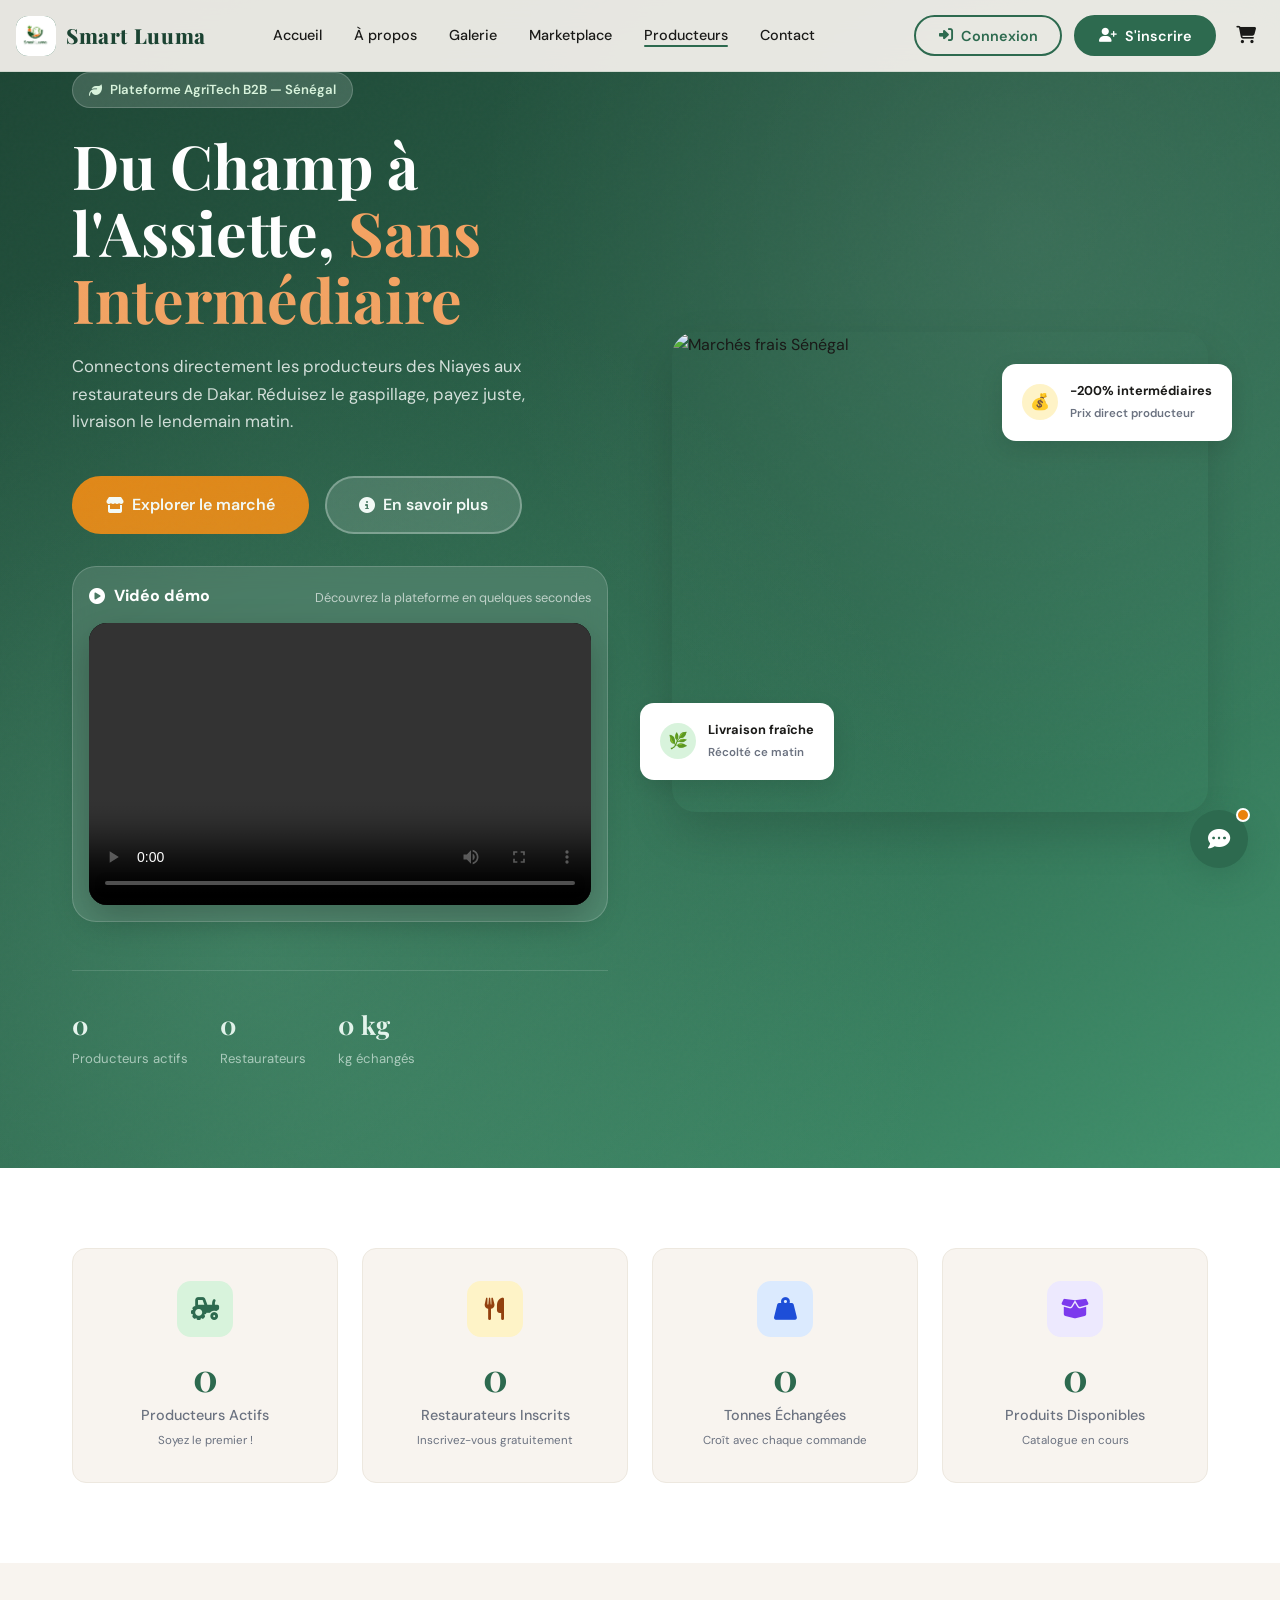
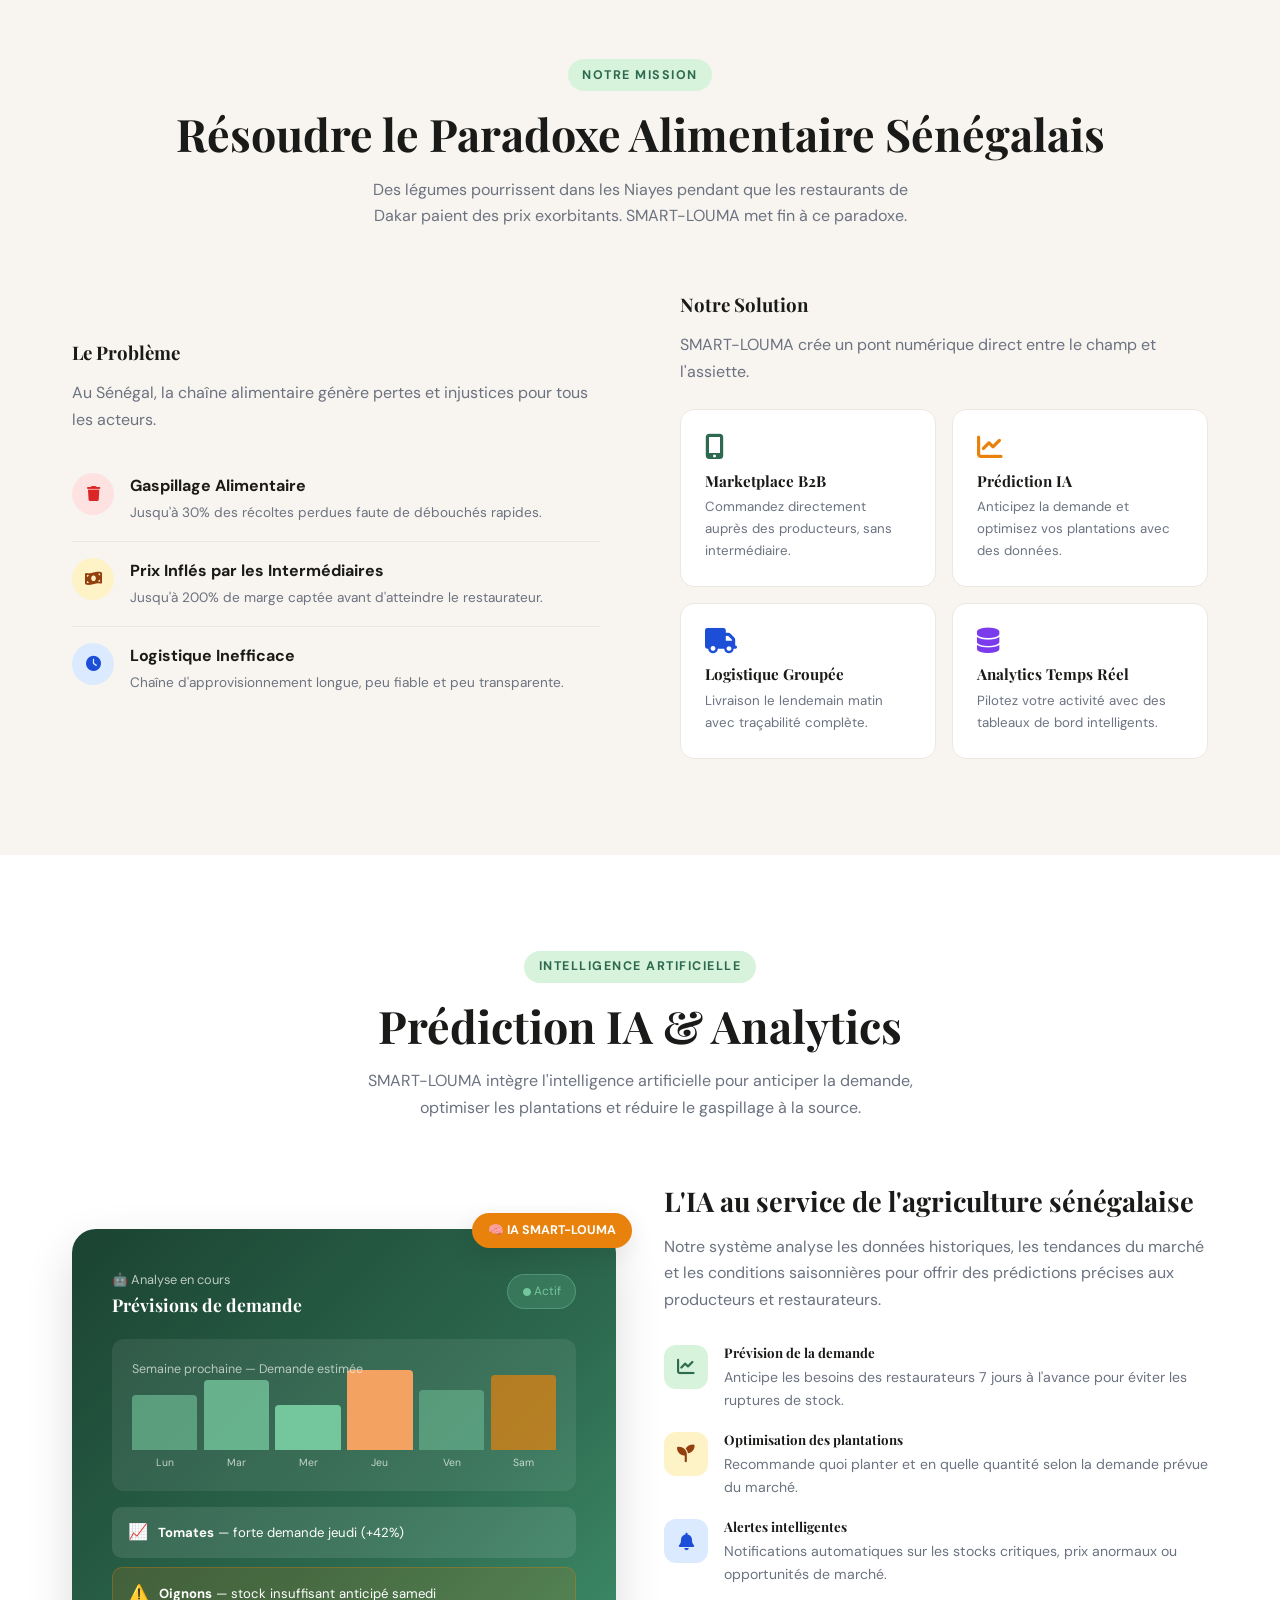
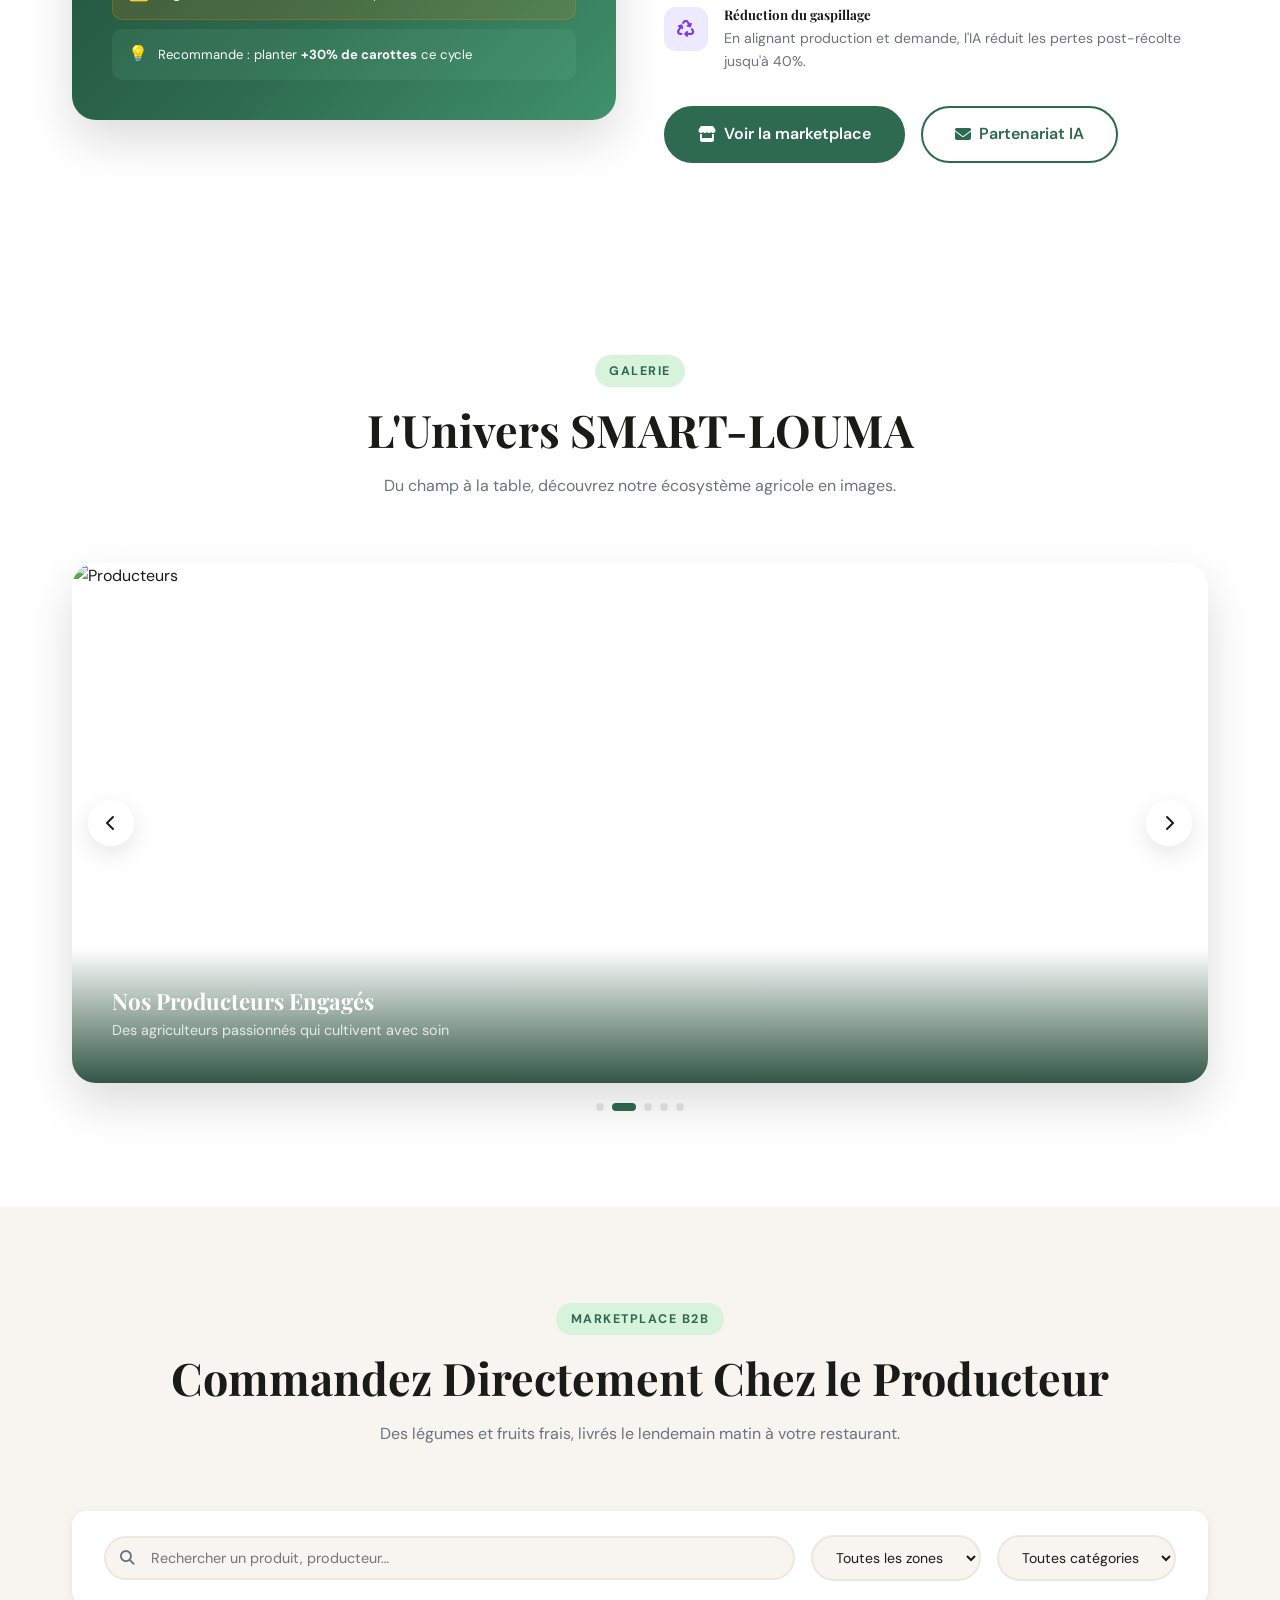
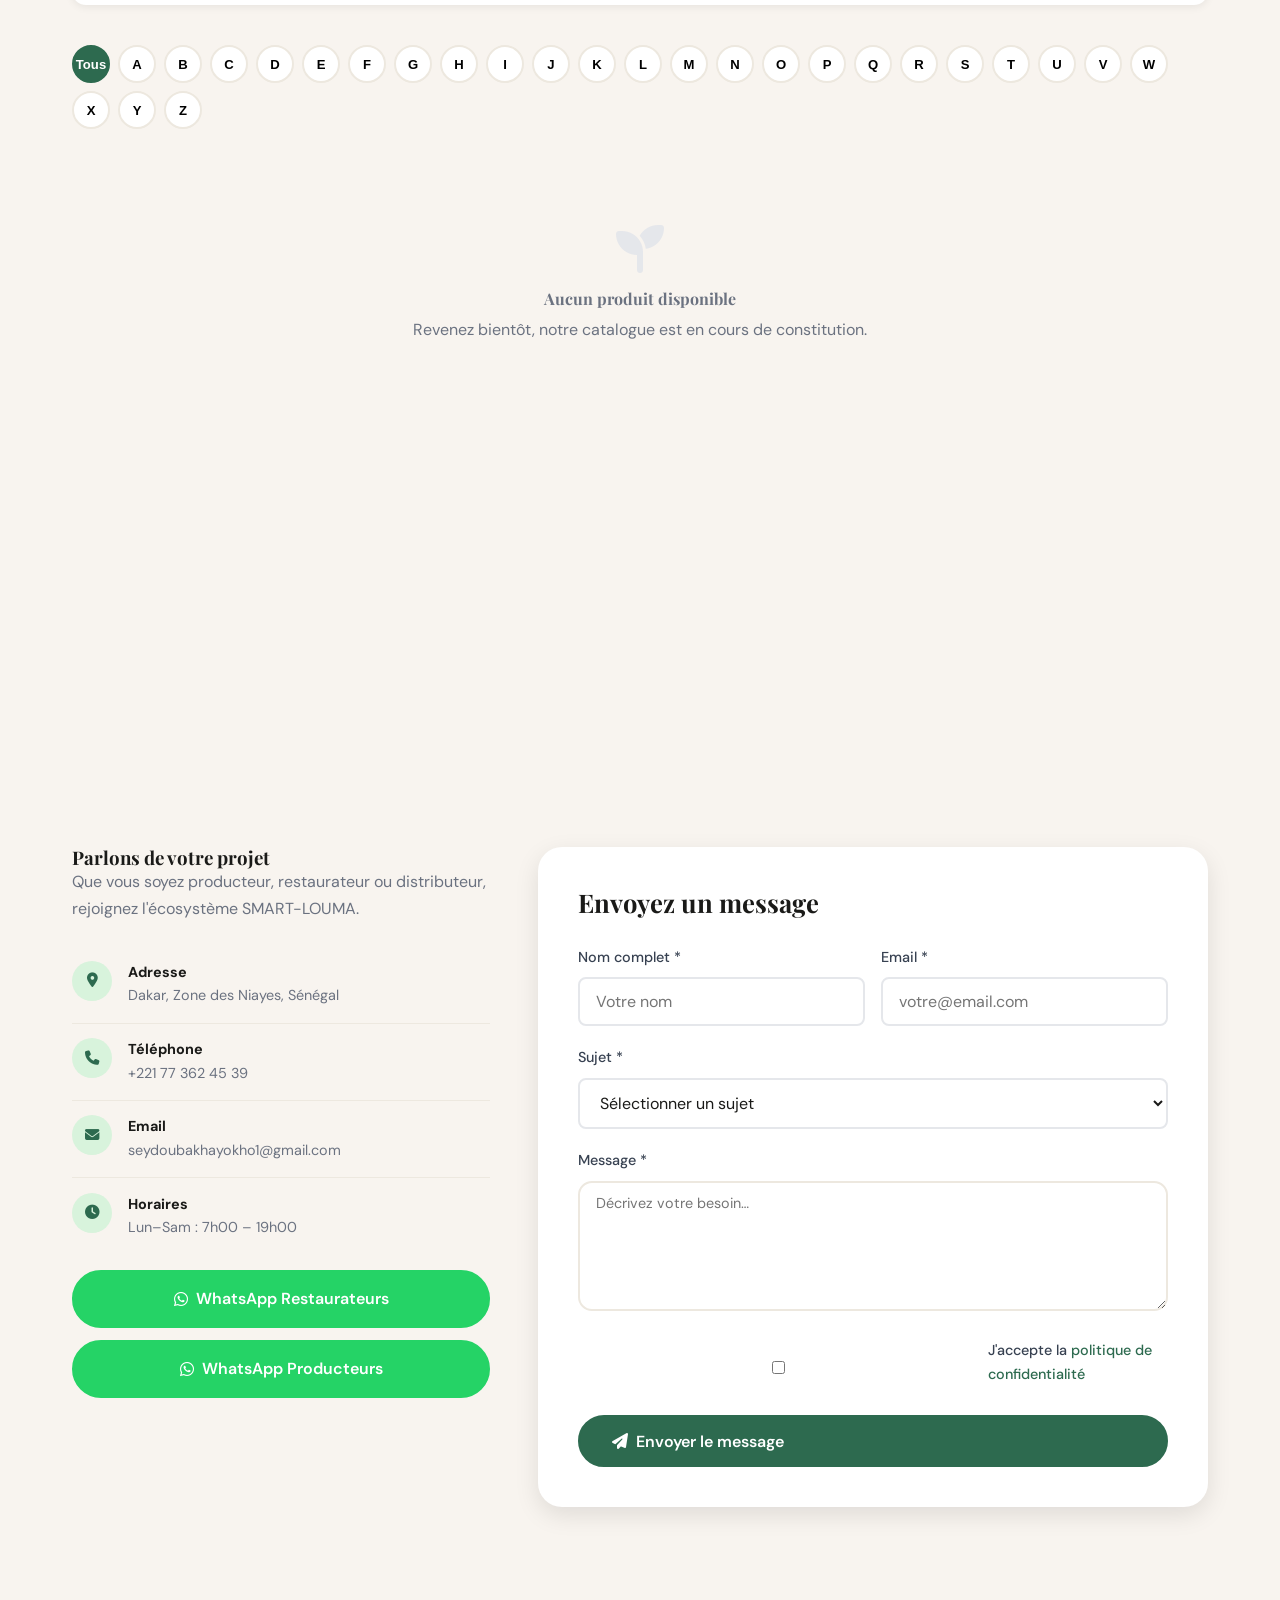
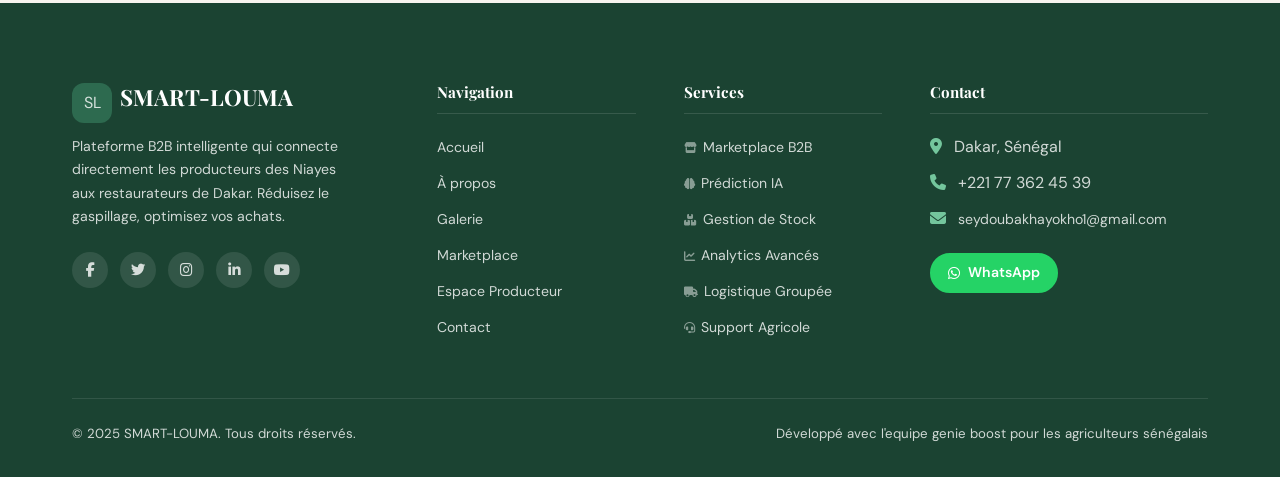
==== commit 5de08eff: "feat: Remplacer SQLite par base de données JavaScript + Amélioration responsive" ====
--- a/public/index.html
+++ b/public/index.html
@@ -1044,8 +1044,25 @@
   if (heroT) heroT.textContent = kg === 0 ? "0 kg" : (kg >= 1000 ? (kg/1000).toFixed(1) + "t" : kg + " kg");
 }
 
-// updateLiveStats appelé depuis main.js après loadAllData()
+// updateLiveStats appelé depuis main.js
 </script>
+
+<!-- Inclure les modales d'authentification -->
+<div id="authModalsContainer"></div>
+<script>
+  // Charger les modales d'authentification
+  fetch('auth-modals.html')
+    .then(response => response.text())
+    .then(html => {
+      document.getElementById('authModalsContainer').innerHTML = html;
+    });
+</script>
+
+<!-- Scripts -->
+<script src="db.js"></script>
+<script src="auth-db.js"></script>
+<script src="auth-manager.js"></script>
+<script src="auth-scripts.js"></script>
 <script src="main.js"></script>
 </body>
 </html>
--- a/public/style.css
+++ b/public/style.css
@@ -1050,6 +1050,115 @@
 .toast-title { font-size:.88rem;font-weight:700;margin-bottom:.2rem; }
 .toast-msg   { font-size:.8rem;color:var(--gray); }
 
+/* ---------- Responsive Typography ---------- */
+@media(max-width:768px) {
+  html { font-size: 15px; }
+  h1 { font-size: clamp(1.8rem, 4vw, 2.5rem); }
+  h2 { font-size: clamp(1.5rem, 3.5vw, 2rem); }
+  h3 { font-size: clamp(1.3rem, 3vw, 1.5rem); }
+  p, li { word-wrap: break-word; overflow-wrap: break-word; hyphens: auto; }
+  .text-truncate {
+    overflow: hidden;
+    text-overflow: ellipsis;
+    white-space: nowrap;
+  }
+  .text-break {
+    word-break: break-word;
+    overflow-wrap: break-word;
+  }
+}
+
+@media(max-width:480px) {
+  html { font-size: 14px; }
+  h1 { font-size: clamp(1.5rem, 5vw, 2rem); }
+  h2 { font-size: clamp(1.3rem, 4vw, 1.6rem); }
+  h3 { font-size: clamp(1.1rem, 3.5vw, 1.3rem); }
+  .container { padding:0 1rem; }
+  .section { padding:3rem 0; }
+  .card { padding:1.5rem; }
+  .btn { padding:0.6rem 1.2rem; font-size:0.9rem; }
+}
+
+/* ---------- Prevent Text Overflow ---------- */
+* {
+  max-width: 100%;
+  box-sizing: border-box;
+}
+
+img, table, pre, code {
+  max-width: 100%;
+  overflow: auto;
+}
+
+table {
+  display: block;
+  white-space: nowrap;
+}
+
+/* ---------- Responsive Tables ---------- */
+@media(max-width:768px) {
+  table {
+    display: block;
+    overflow-x: auto;
+    white-space: nowrap;
+    -webkit-overflow-scrolling: touch;
+  }
+  th, td {
+    padding: 0.5rem;
+    min-width: 120px;
+  }
+}
+
+/* ---------- Responsive Forms ---------- */
+@media(max-width:480px) {
+  input, select, textarea {
+    font-size: 16px; /* Prevent zoom on iOS */
+    padding: 0.75rem;
+  }
+  .form-group {
+    margin-bottom: 1rem;
+  }
+  .form-row {
+    flex-direction: column;
+    gap: 1rem;
+  }
+}
+
+/* ---------- Responsive Grids ---------- */
+@media(max-width:640px) {
+  .grid, .grid-2, .grid-3, .grid-4 {
+    grid-template-columns: 1fr;
+    gap: 1rem;
+  }
+}
+
+/* ---------- Responsive Cards ---------- */
+@media(max-width:480px) {
+  .card {
+    margin: 0.5rem 0;
+    border-radius: 12px;
+  }
+  .card-header {
+    padding: 1rem;
+  }
+  .card-body {
+    padding: 1rem;
+  }
+}
+
+/* ---------- Safe Areas for mobile notches ---------- */
+@supports (padding: max(0px)) {
+  .navbar {
+    padding-left: max(1rem, env(safe-area-inset-left));
+    padding-right: max(1rem, env(safe-area-inset-right));
+  }
+  
+  .hero {
+    padding-left: max(2rem, env(safe-area-inset-left));
+    padding-right: max(2rem, env(safe-area-inset-right));
+  }
+}
+
 /* ============================================================
    RESPONSIVE
    ============================================================ */
@@ -1069,29 +1178,48 @@
 
 @media(max-width:768px) {
   section { padding:4rem 0; }
-  .navbar { padding:0 1rem; }
+  .navbar { padding:0 1rem; height:64px; }
   .nav-links {
     position:fixed;
-    top:72px;right:0;bottom:0;left:auto;
-    width:260px;max-width:80vw;
+    top:64px;right:0;bottom:0;left:auto;
+    width:280px;max-width:85vw;
     background:var(--white);
     flex-direction:column;
-    padding:2rem 1.75rem;
-    gap:1.5rem;
+    padding:2.5rem 2rem;
+    gap:1.25rem;
     z-index:1000;
-    box-shadow:-12px 0 30px rgba(0,0,0,.12);
+    box-shadow:-12px 0 30px rgba(0,0,0,.15);
     transform:translateX(100%);
     opacity:0;
     pointer-events:none;
-    transition:transform .3s ease, opacity .3s ease;
+    transition:transform .3s cubic-bezier(.4,0,.2,1), opacity .3s ease;
   }
   .nav-links.open {
     transform:translateX(0);
     opacity:1;
     pointer-events:auto;
   }
+  .nav-links a {
+    font-size:1rem;
+    padding:0.75rem 0;
+    border-bottom:1px solid rgba(45,106,79,.1);
+  }
+  .nav-links a:last-child {
+    border-bottom:none;
+  }
   .hamburger { display:flex; }
-  .nav-actions .btn-outline,.nav-actions .btn-primary { display:none; }
+  .nav-actions { gap:0.5rem; }
+  .nav-actions .btn-outline,.nav-actions .btn-primary { 
+    display:flex; 
+    padding:0.5rem 1rem;
+    font-size:0.85rem;
+  }
+  .nav-actions .btn-icon { padding:0.4rem; }
+  .cart-badge { 
+    width:16px; height:16px; 
+    font-size:0.6rem; 
+    top:-2px; right:-2px; 
+  }
   .stats-grid { grid-template-columns:1fr 1fr; }
   .solution-cards { grid-template-columns:1fr; }
   .footer-grid { grid-template-columns:1fr; }
@@ -1101,7 +1229,7 @@
   .modal-box { max-width:100%; }
   .swiper { height:350px; }
   .chatbot-window { width:min(290px, calc(100vw - 2rem));height:420px;right:1rem; }
-  .products-grid { grid-template-columns:1fr !important; }
+  .products-grid { grid-template-columns:repeat(2,1fr) !important; }
   .product-card { max-width:100%; }
   .cart-table { font-size:.8rem; }
   .cart-table th,.cart-table td { padding:.5rem; }
@@ -1110,14 +1238,25 @@
 }
 
 @media(max-width:480px) {
-  .hero h1 { font-size:1.75rem; }
-  .hero p { font-size:.9rem; }
-  .hero-actions { flex-direction:column; }
+  .hero { padding-top:64px; }
+  .hero h1 { font-size:1.5rem; line-height:1.2; }
+  .hero p { font-size:.85rem; line-height:1.5; }
+  .hero-actions { flex-direction:column; gap:1rem; }
+  .hero-actions .btn { width:100%; justify-content:center; }
   .stats-grid { grid-template-columns:1fr; }
-  .section-title { font-size:1.5rem; }
+  .section-title { font-size:1.4rem; }
+  .section-subtitle { font-size:.9rem; }
   .products-grid { grid-template-columns:1fr; }
   .product-card .product-body { padding:1rem; }
   .chatbot-window { width:calc(100vw - 2rem);bottom:70px; }
+  .navbar { padding:0 0.75rem; height:60px; }
+  .nav-links { top:60px; }
+  .nav-actions .btn-outline,.nav-actions .btn-primary { 
+    padding:0.4rem 0.8rem;
+    font-size:0.8rem;
+  }
+  .logo-text { font-size:1.1rem; }
+  .logo-badge { width:36px; height:36px; }
 }
 
 /* ============================================================
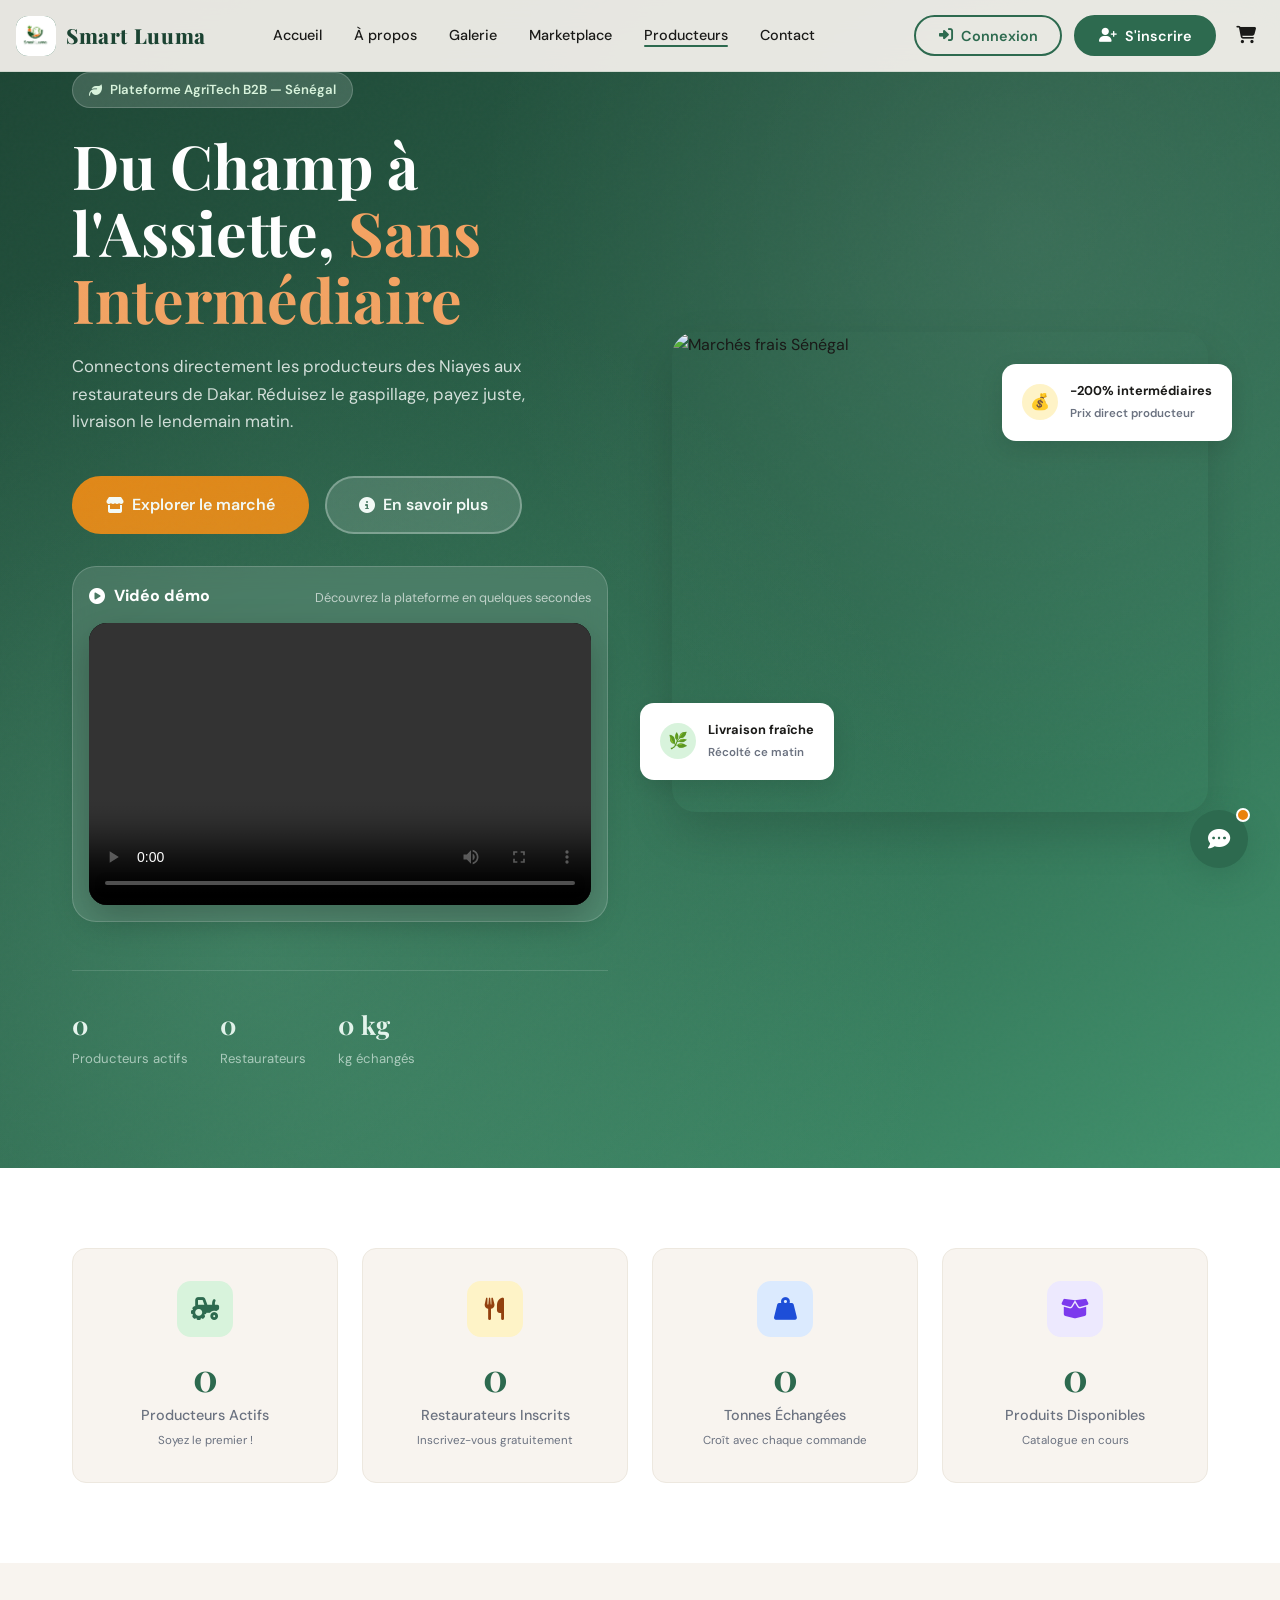
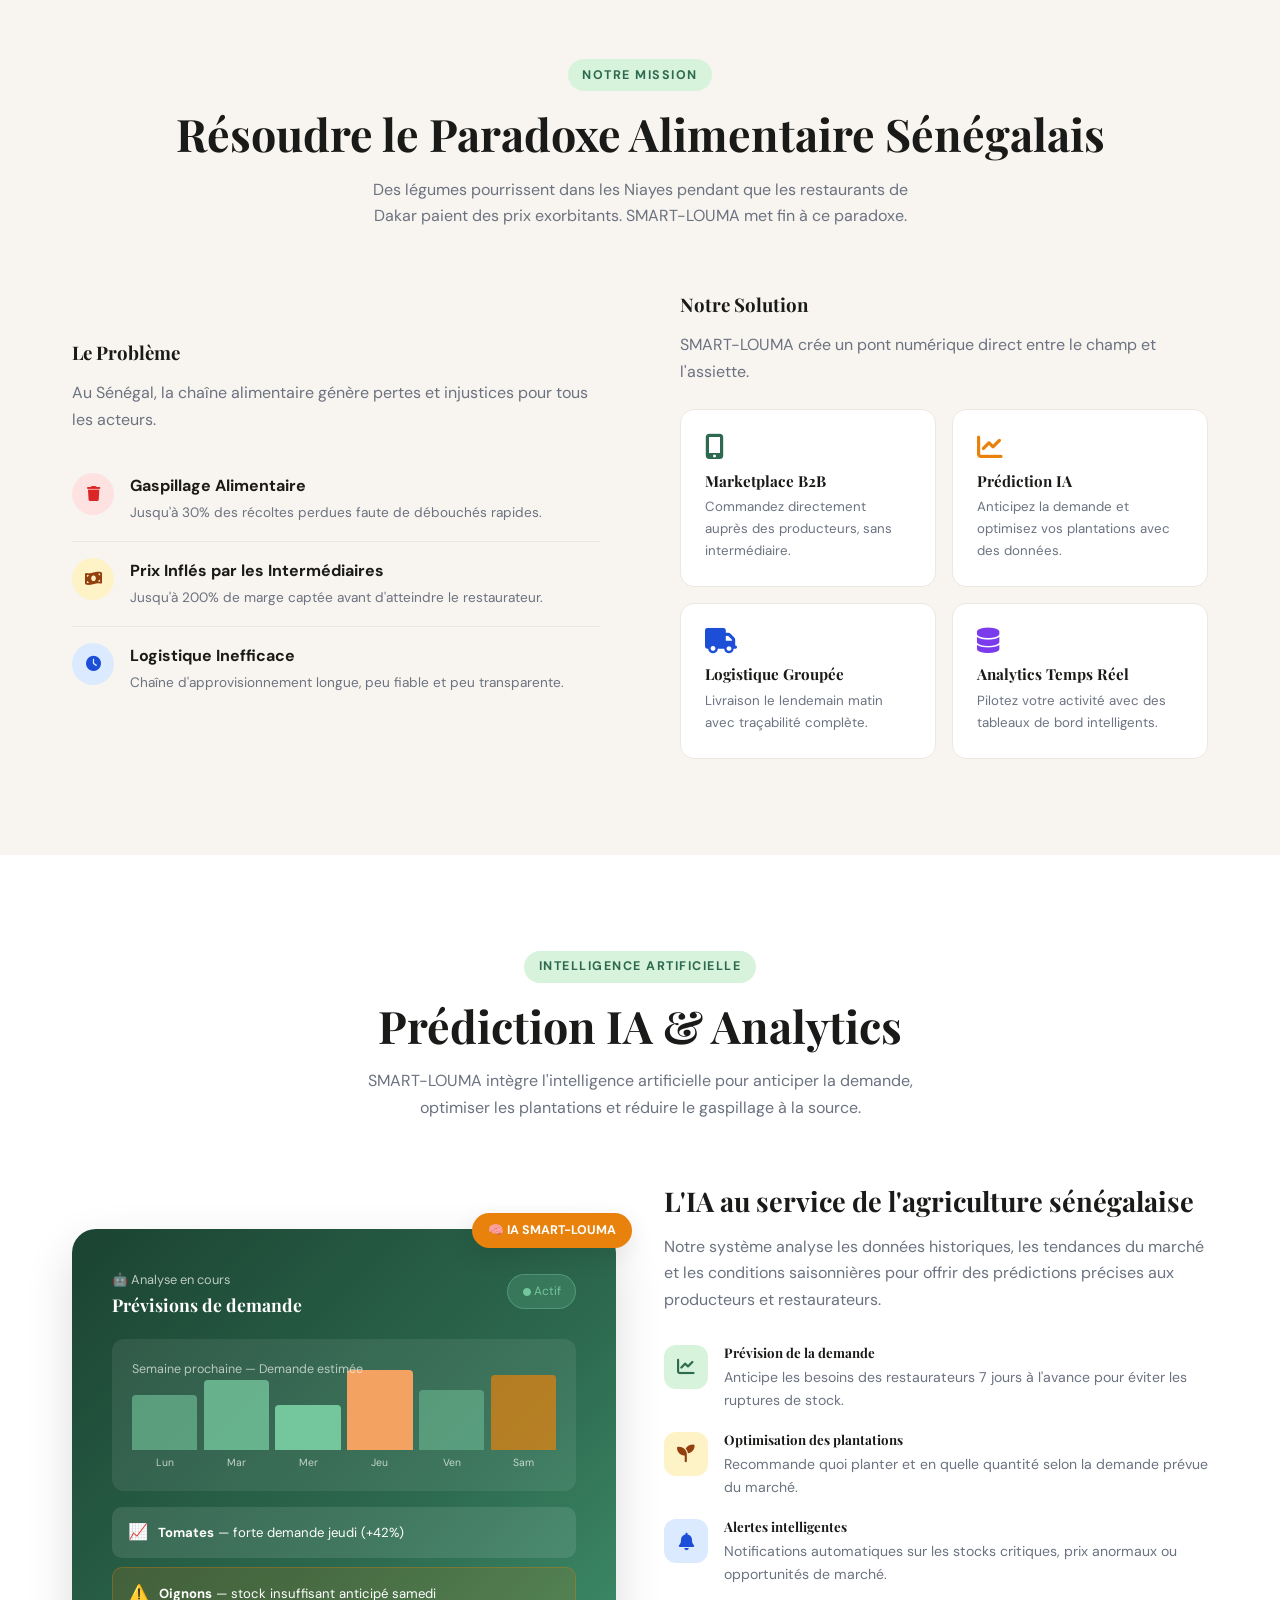
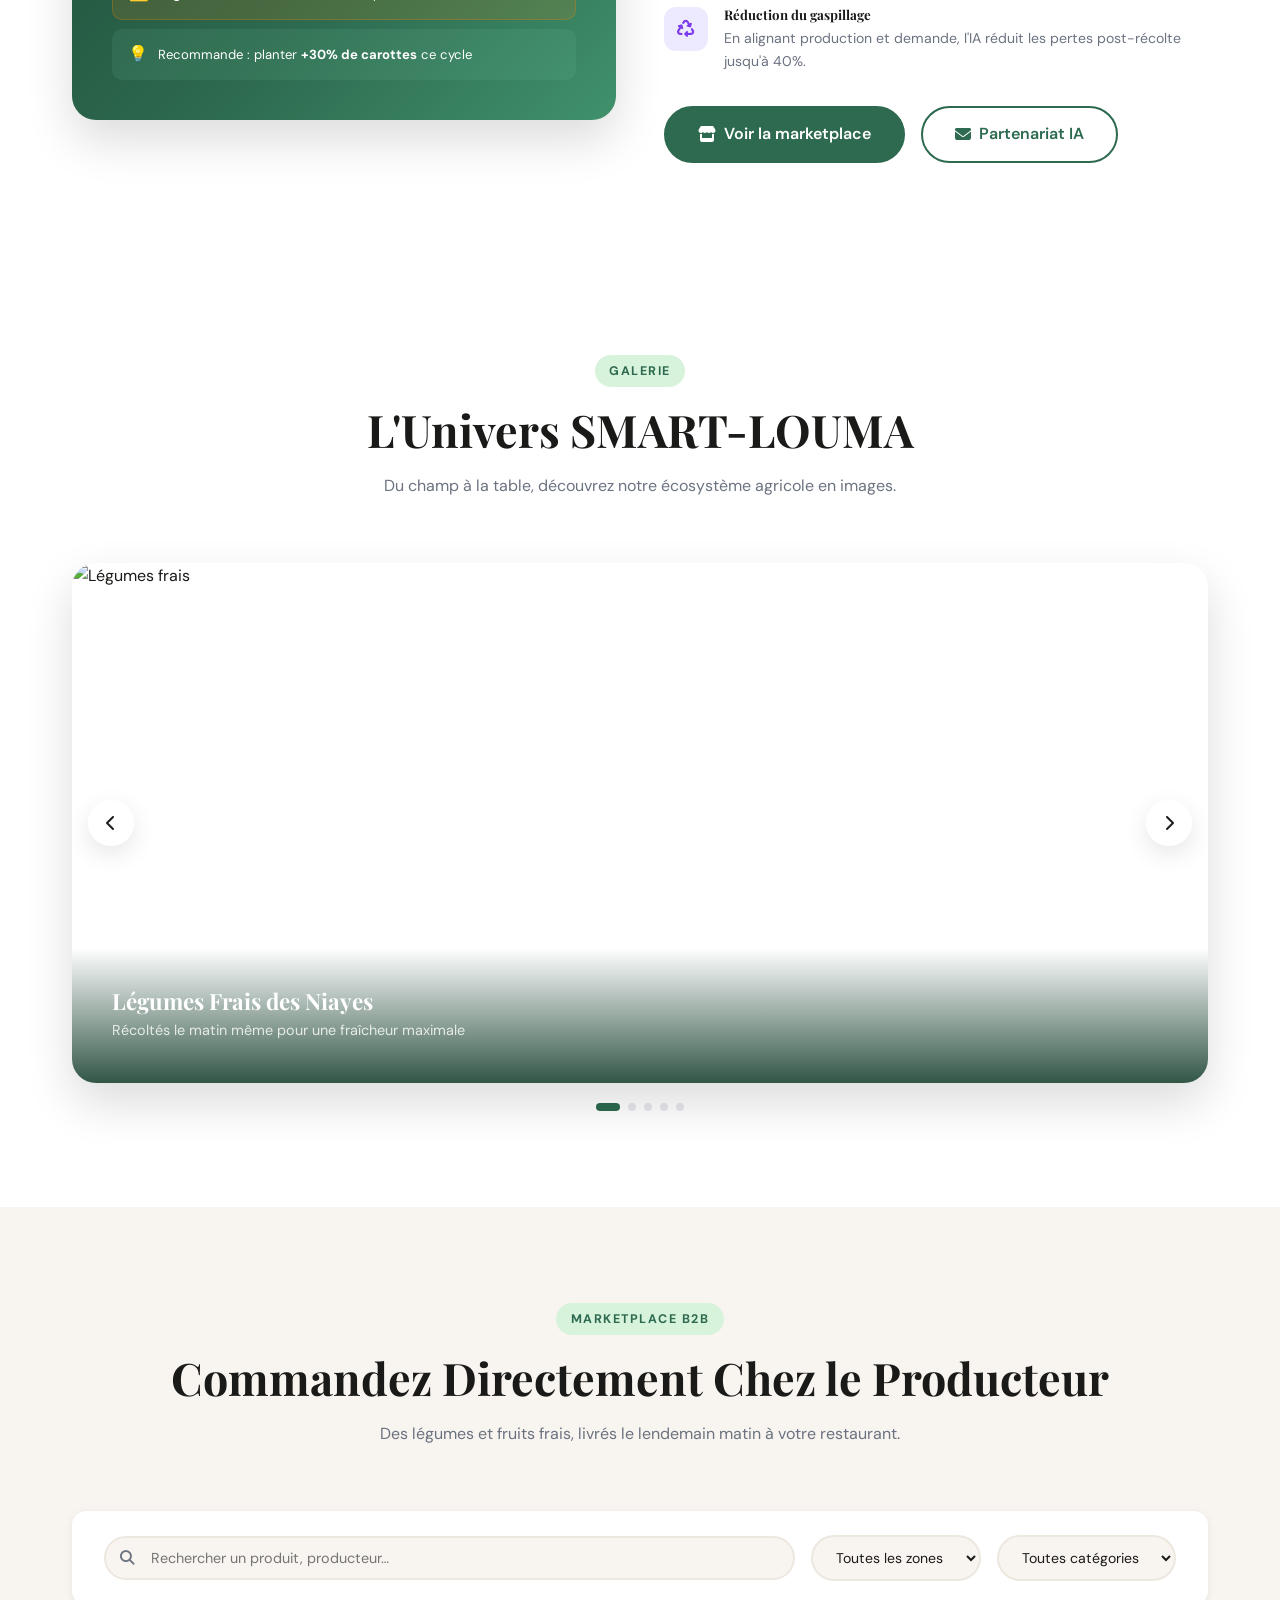
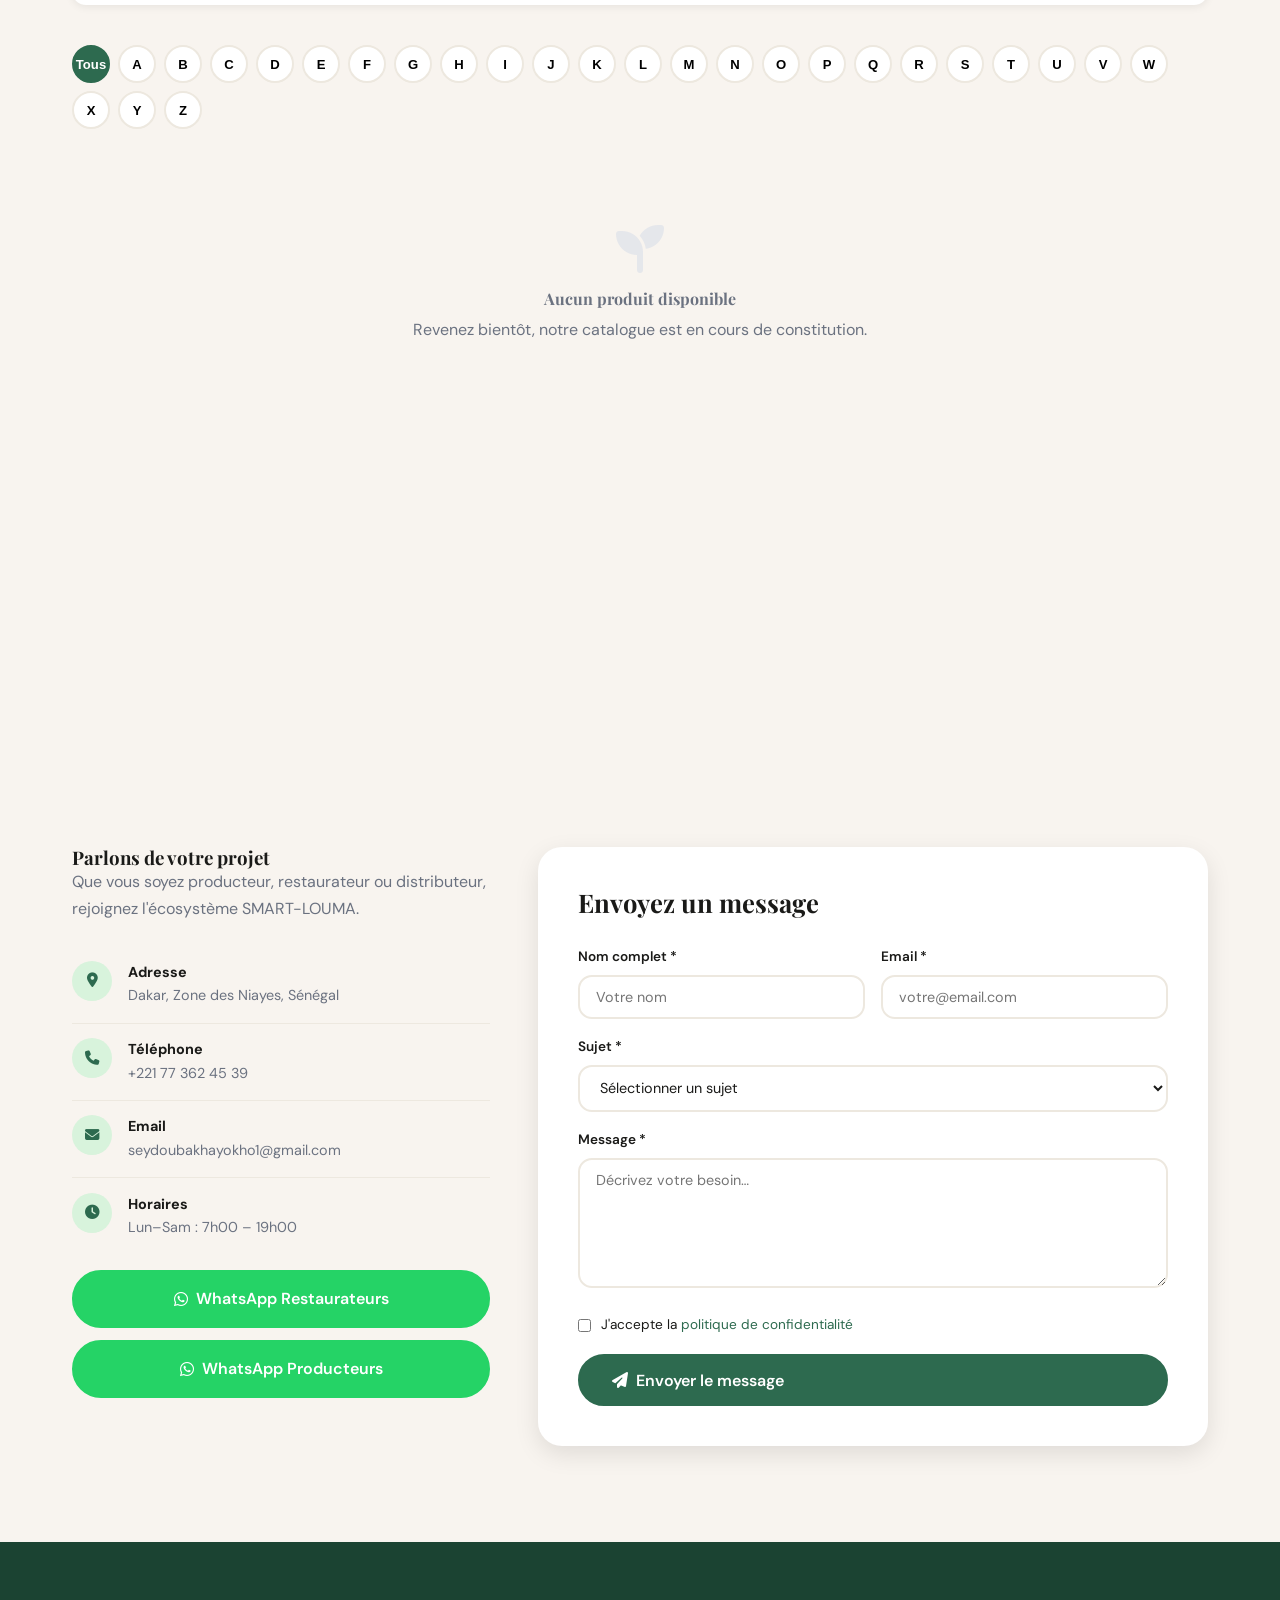
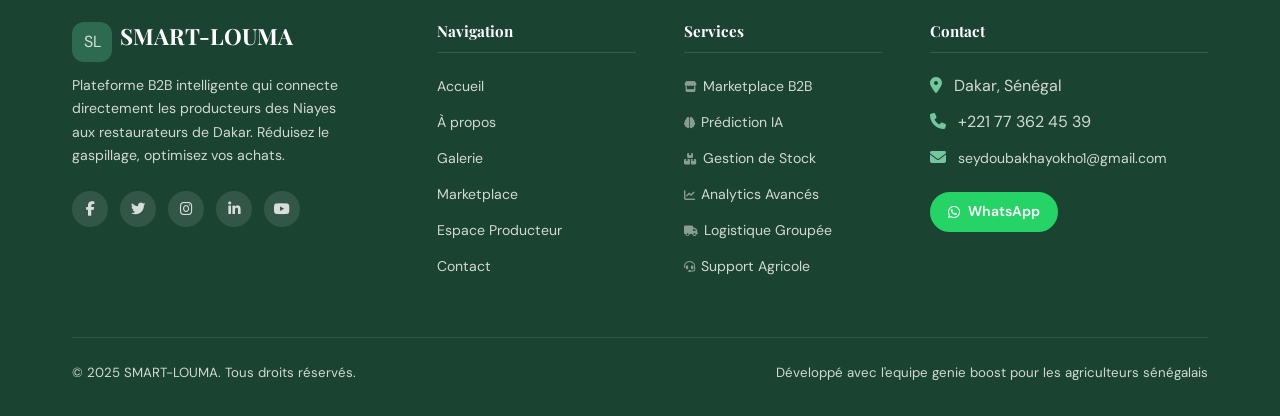
==== commit a38eef5b: "Améliore responsivité et simplifie auth JS" ====
--- a/public/index.html
+++ b/public/index.html
@@ -1047,22 +1047,8 @@
 // updateLiveStats appelé depuis main.js
 </script>
 
-<!-- Inclure les modales d'authentification -->
-<div id="authModalsContainer"></div>
-<script>
-  // Charger les modales d'authentification
-  fetch('auth-modals.html')
-    .then(response => response.text())
-    .then(html => {
-      document.getElementById('authModalsContainer').innerHTML = html;
-    });
-</script>
-
-<!-- Scripts -->
+<!-- Scripts principaux (base JS locale, sans SQLite) -->
 <script src="db.js"></script>
-<script src="auth-db.js"></script>
-<script src="auth-manager.js"></script>
-<script src="auth-scripts.js"></script>
 <script src="main.js"></script>
 </body>
 </html>
--- a/public/style.css
+++ b/public/style.css
@@ -1051,7 +1051,20 @@
 .toast-msg   { font-size:.8rem;color:var(--gray); }
 
 /* ---------- Responsive Typography ---------- */
+@media(max-width:1200px) {
+  .container { max-width:1140px; }
+  .hero-container { padding:0 1.5rem; }
+}
+
+@media(max-width:1024px) {
+  .container { max-width:960px; }
+  html { font-size: 15px; }
+  .navbar { padding:0 1.5rem; }
+  .nav-links { gap:1.5rem; }
+}
+
 @media(max-width:768px) {
+  .container { max-width:720px; }
   html { font-size: 15px; }
   h1 { font-size: clamp(1.8rem, 4vw, 2.5rem); }
   h2 { font-size: clamp(1.5rem, 3.5vw, 2rem); }
@@ -1068,7 +1081,24 @@
   }
 }
 
+@media(max-width:640px) {
+  .container { max-width:620px; }
+  .navbar { padding:0 1rem; height:64px; }
+  .nav-links {
+    top:64px;
+    width:300px;
+    max-width:90vw;
+    padding:2rem 1.5rem;
+  }
+  .nav-actions { gap:0.5rem; }
+  .nav-actions .btn {
+    padding:0.45rem 0.9rem;
+    font-size:0.8rem;
+  }
+}
+
 @media(max-width:480px) {
+  .container { max-width:460px; }
   html { font-size: 14px; }
   h1 { font-size: clamp(1.5rem, 5vw, 2rem); }
   h2 { font-size: clamp(1.3rem, 4vw, 1.6rem); }
@@ -1077,6 +1107,25 @@
   .section { padding:3rem 0; }
   .card { padding:1.5rem; }
   .btn { padding:0.6rem 1.2rem; font-size:0.9rem; }
+  .navbar { padding:0 0.75rem; height:60px; }
+  .nav-links { top:60px; }
+  .nav-actions .btn { 
+    padding:0.4rem 0.8rem;
+    font-size:0.75rem;
+  }
+  .logo-text { font-size:1rem; }
+  .logo-badge { width:32px; height:32px; }
+}
+
+@media(max-width:360px) {
+  .container { max-width:340px; }
+  html { font-size: 13px; }
+  .nav-actions .btn { 
+    padding:0.35rem 0.7rem;
+    font-size:0.7rem;
+  }
+  .logo-text { font-size:0.9rem; }
+  .logo-badge { width:28px; height:28px; }
 }
 
 /* ---------- Prevent Text Overflow ---------- */
